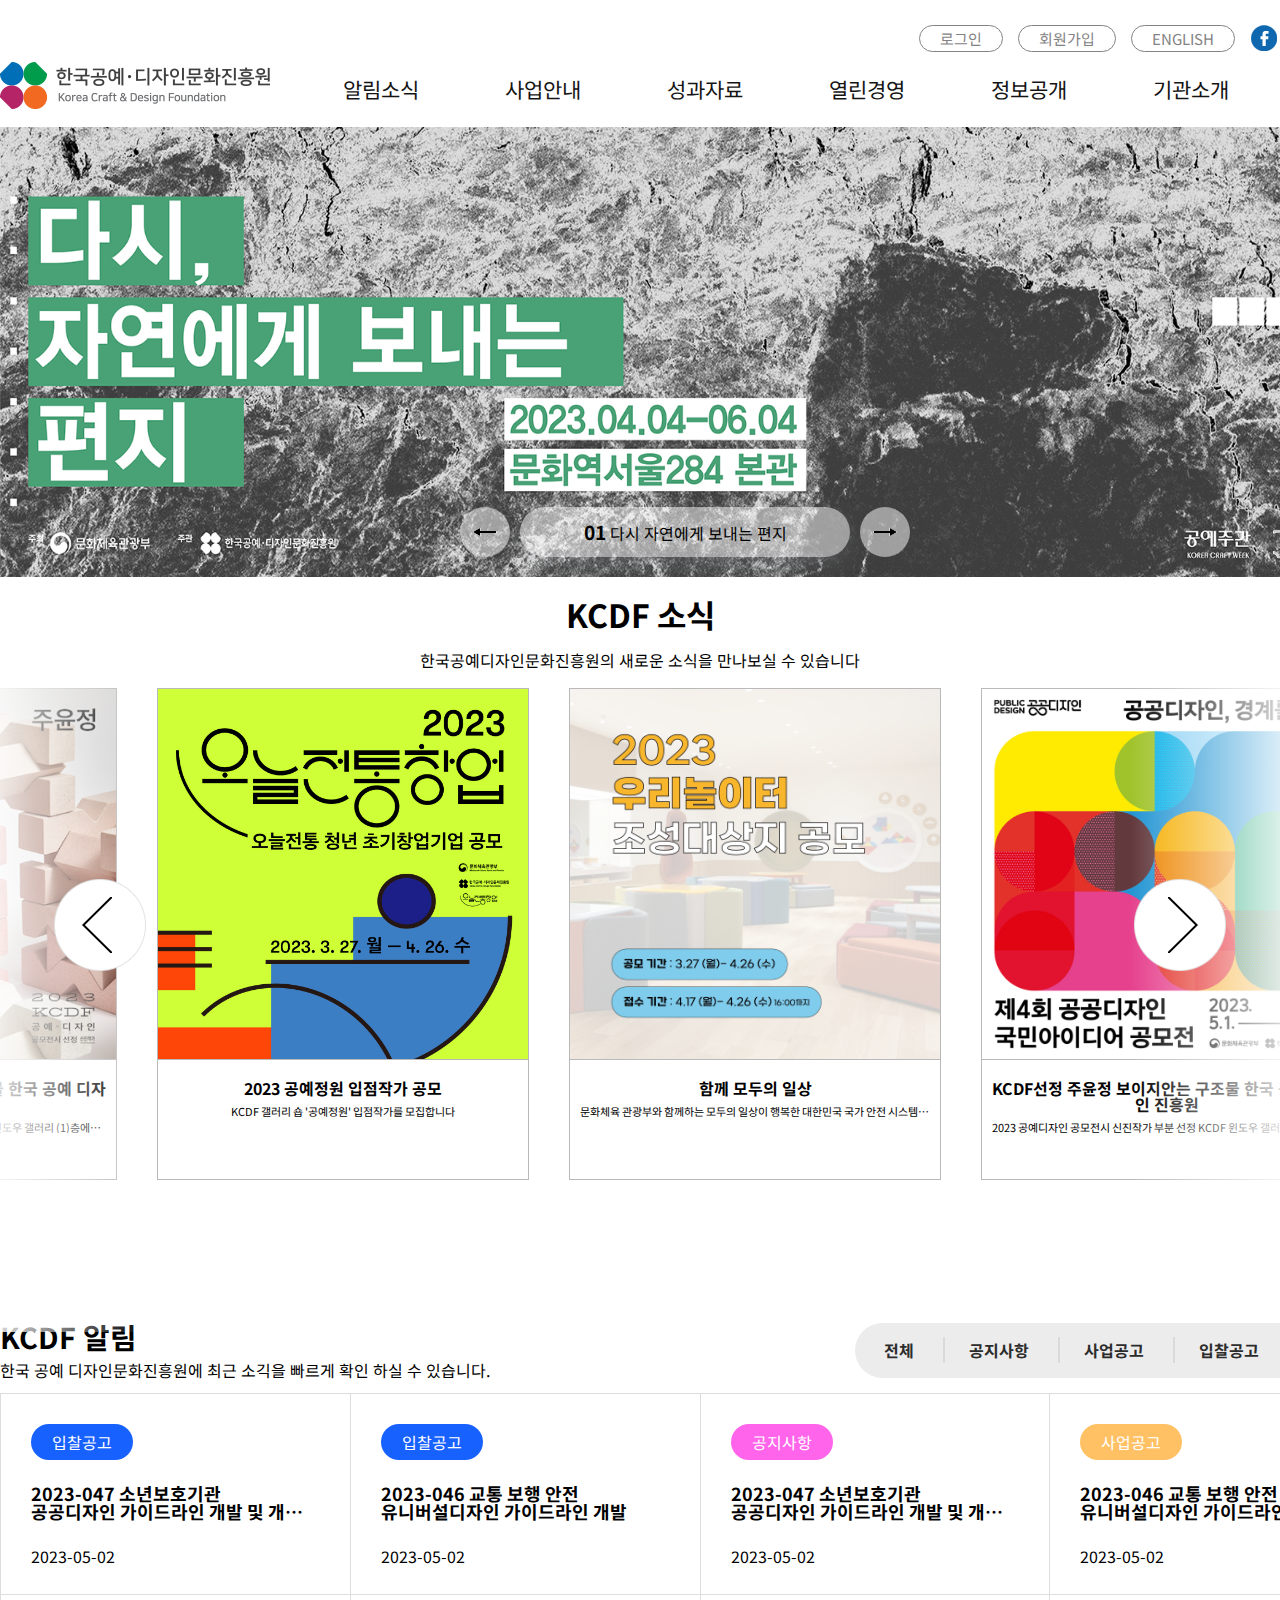
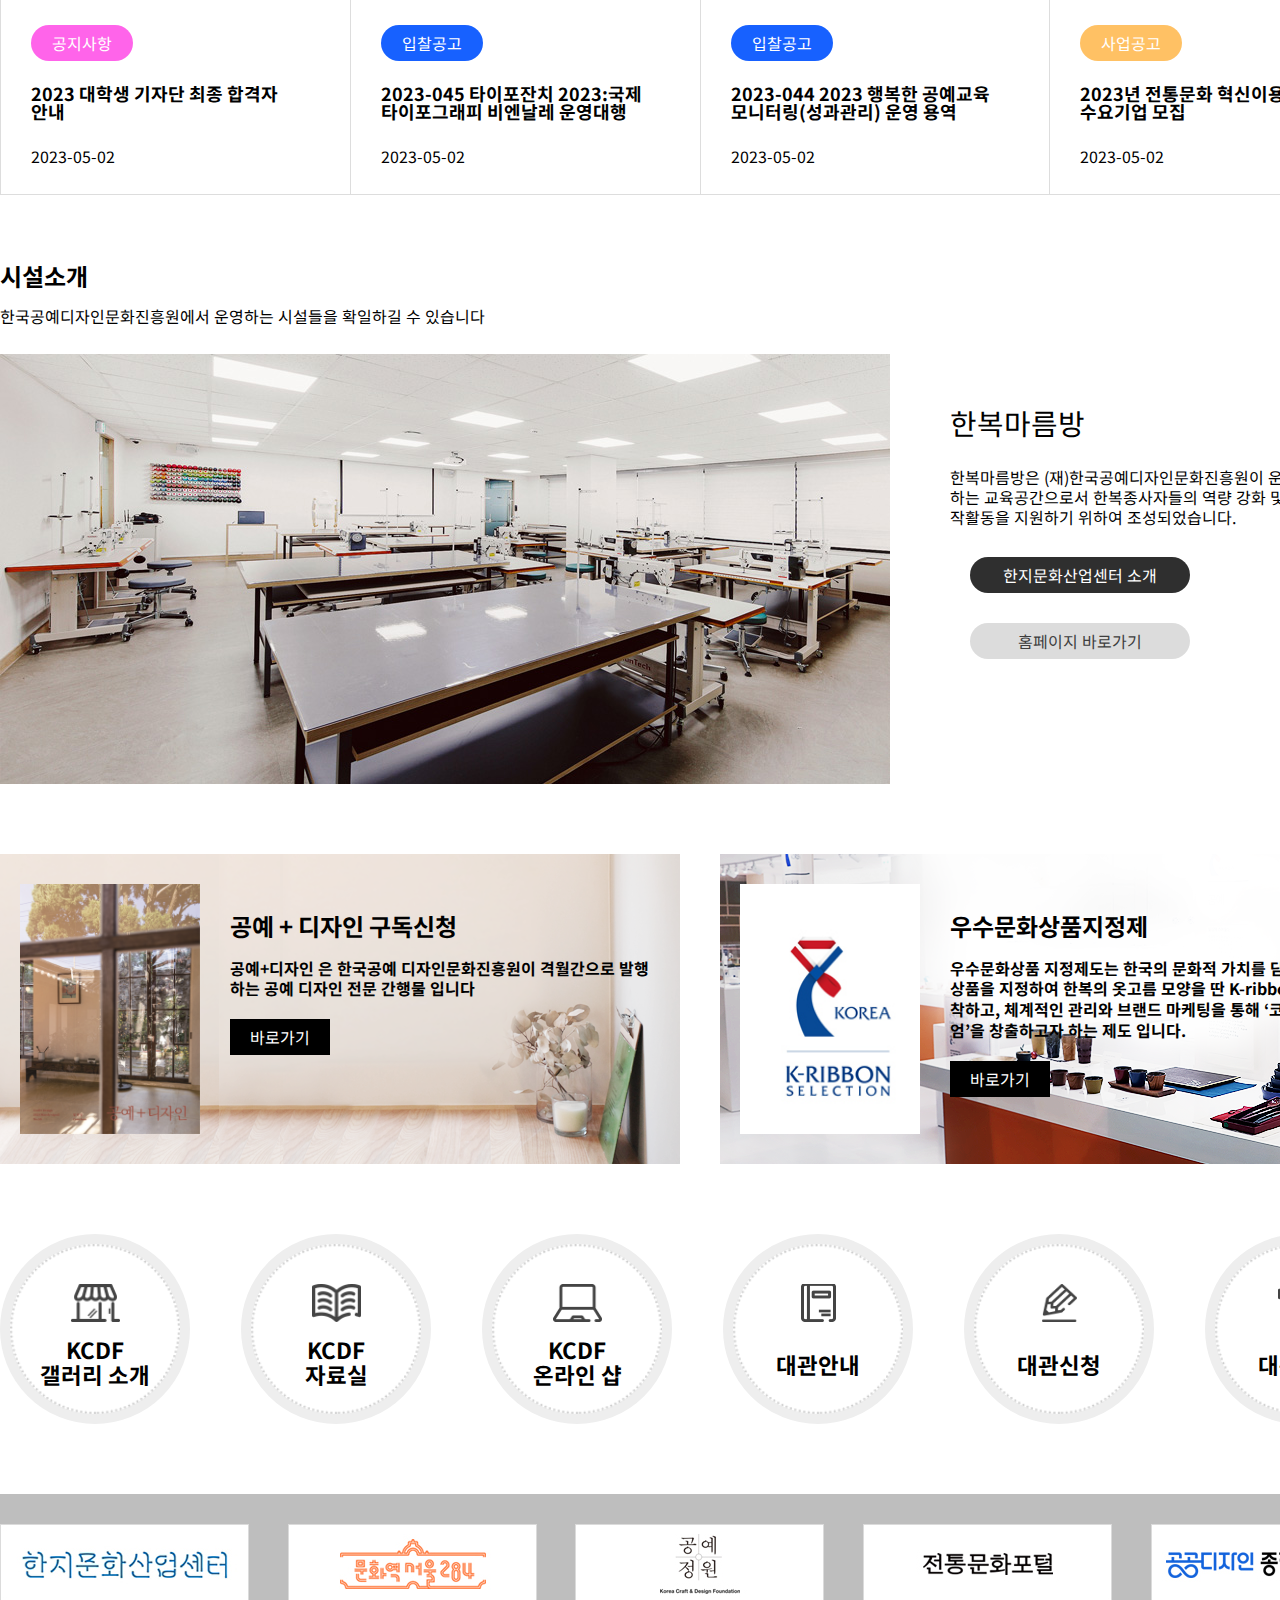
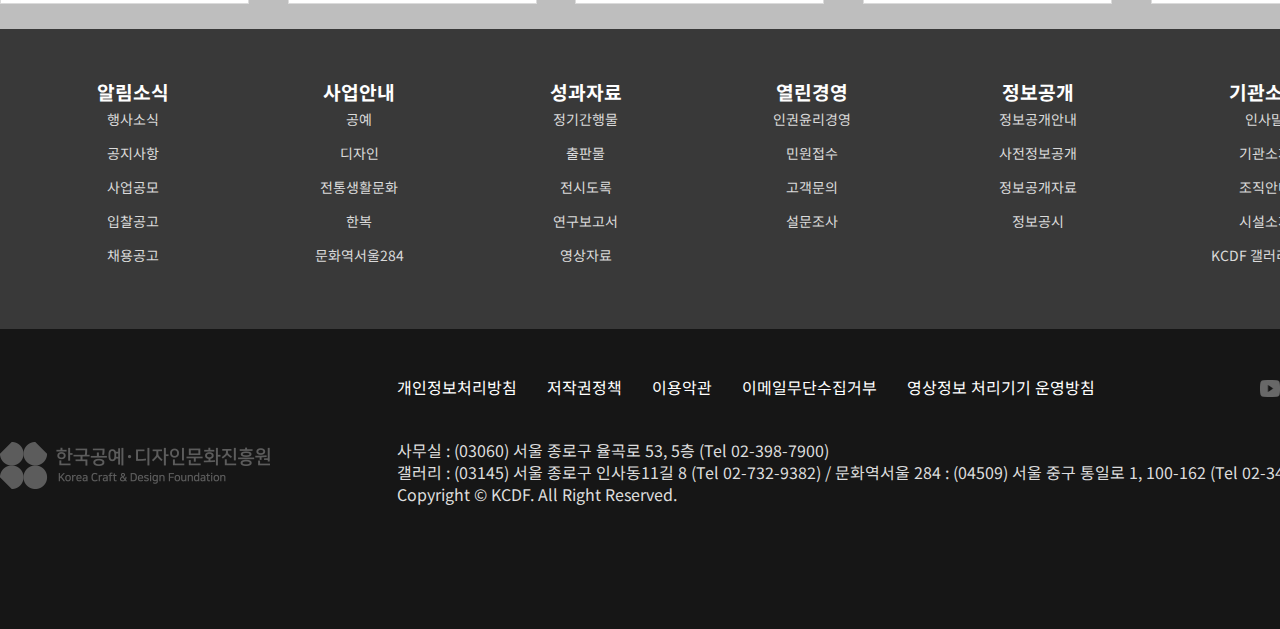
==== index.html @ dfbfd385 "first commit" ====
<!DOCTYPE html>
<html lang="en">

<head>
    <meta charset="UTF-8">
    <meta http-equiv="X-UA-Compatible" content="IE=edge">
    <meta name="viewport" content="width=device-width, initial-scale=1.0">
    <title>메인페이지</title>
    


    <!-- 스크립트 -->
    <script src="./js/jquery-1.12.4.min.js"></script>
   <!--  <script src="https://code.jquery.com/jquery-3.7.0.min.js"></script> -->
    <script src="./js/style.js" defer></script>
<!--     <script type="text/javascript"
        src="//dapi.kakao.com/v2/maps/sdk.js?appkey=12f8fe5afbe872482a348806bf669657"></script> -->
    <!-- css -->
    <link rel="stylesheet" href="./css/reset.css">
    <link rel="stylesheet" href="./css/index.css">
</head>

<body>
    <div id="wrap" class="wrapper">


        <div class="head_wraper">
            <header class="head">
                <div class="head_top">
                    <div class="h_pagemove">
                        <div class="h_list">
                            <div class="h_btn">
                                <ul>
                                    <li>
                                        <a href="#">로그인</a>
                                    </li>
                                    <li>
                                        <a href="#">회원가입</a>
                                    </li>
                                    <li>
                                        <a href="#">ENGLISH</a>
                                    </li>
                                </ul>
                            </div>
                            <div class="h_snslist">
                                <ul>
                                    <li>
                                        <a href="https://www.facebook.com/KCDFinsa">
                                            <img src="./img/main/sns_face.png" width="26" height="26" alt="페이스북"></a>
                                    </li>
                                    <li>
                                        <a href="https://www.youtube.com/user/kcdf2011">
                                            <img src="./img/main/sns_you.png" width="26" height="26" alt="유튜브"></a>
                                    </li>
                                    <li>
                                        <a href="https://blog.naver.com/kcdf2010">
                                            <img src="./img/main/sns_naver.png" width="26" height="26" alt="네이버"></a>
                                    </li>
                                    <li>
                                        <a href="https://www.instagram.com/kcdf_insta/?__coig_restricted=1">
                                            <img src="./img/main/sns_insta.png" width="26" height="26" alt="인스타"></a>
                                    </li>
                                </ul>
                            </div>
                        </div>
                    </div>
                </div>
                <div class="head_bot">
                    <div class="logo">
                        <a href="./realindex.html"><img src="./img/main/logo.png" alt=""></a>
                    </div>
                    <div class="head_menu">
                        <ul>
                            <li><a href="./html/page01.html" title="알림소식">알림소식</a>
                                <div class="h_ddmenu100">
                                    <div class="colorbox"></div>
                                    <div class="h_ddmenu">
                                        <div class="leftbox"><span>알림소식</span></div>
                                        <div class="rightbox">
                                            <ul>
                                                <li>
                                                    <a href="#"><span>행사소식</span></a>
                                                    <ul>

                                                        <li><a href="#">KCDF소식</a></li>
                                                        <li><a href="#">보도자료</a></li>
                                                        <li><a href="#">뉴스레터</a></li>
                                                        <li><a href="#">유관기관소식</a></li>
                                                    </ul>
                                                </li>
                                                <li>
                                                    <a href="#"><span>공지사항</span></a>
                                                    <ul>

                                                        <li><a href="#">공지사항</a></li>
                                                    </ul>
                                                </li>
                                                <li>
                                                    <a href="#"><span>사업공모</span></a>
                                                    <ul>

                                                        <li><a href="#">사업공모</a></li>
                                                        <li><a href="#">공모결과</a></li>
                                                    </ul>
                                                </li>
                                                <li>
                                                    <a href="#"><span>입찰공모</span></a>
                                                    <ul>

                                                        <li><a href="#">입찰공모</a></li>
                                                    </ul>
                                                </li>
                                                <li>
                                                    <a href="#"><span>채용공고</span></a>
                                                    <ul>

                                                        <li><a href="#">채용공고</a></li>
                                                        <li><a href="#">채용결과</a></li>
                                                    </ul>
                                                </li>
                                            </ul>

                                        </div>
                                    </div>
                                </div>
                            </li>
                            <li><a href="./html/page02.html" title="사업안내">사업안내</a>
                                <div class="h_ddmenu100">
                                    <div class="h_ddmenu">
                                        <div class="leftbox"><span>사업안내</span></div>
                                        <div class="rightbox">
                                            <ul>
                                                <li>
                                                    <a href="#"><span>공예</span></a>
                                                    <ul>
                                                        <li><a href="#" title="공예주간">공예주간</a></li>
                                                        <li><a href="#" title="공예트렌드페어">공예트렌드페어</a></li>
                                                        <li><a href="#" title="공예디자인 상품개발 지원">공예디자인 상품개발 지원</a></li>
                                                        <li><a href="#" title="전통문화유산활용 상품개발">전통문화유산활용 상품개발</a></li>
                                                        <li><a href="#" title="공예창작지워센터 운영지원">공예창작지워센터 운영지원</a></li>
                                                        <li><a href="#" title="우수공예품 지정 및 보급 활성화">우수공예품 지정 및 보급 활성화"</a>
                                                        </li>
                                                        <li><a href="#" title="우수무화상품 지정제 활성화">우수무화상품 지정제 활성화"</a></li>
                                                        <li><a href="#" title="공예유통망 구축">공예유통망 구축</a></li>
                                                        <li><a href="#" title="해외 시장 진출">해외 시장 진출</a></li>
                                                        <li><a href="#" title="행복한 공예교육">행복한 공예교육</a></li>
                                                    </ul>
                                                </li>
                                                <li>
                                                    <a href="#"><span>디자인</span></a>
                                                    <ul>

                                                        <li><a href="#" title="공공디자인 페스티벌">공공디자인 페스티벌</a></li>
                                                        <li><a href="#" title="공공디자인 토론회">공공디자인 토론회</a></li>
                                                        <li><a href="#" title="공공디자인 부처 컨설팅">공공디자인 부처 컨설팅</a></li>
                                                        <li><a href="#" title="공공디자인으로 행복한 공간만들기">공공디자인으로 행복한 공간만들기</a>
                                                        </li>
                                                        <li><a href="#" title="대한민국 공공디자인 대상 ">대한민국 공공디자인 대상 </a></li>
                                                        <li><a href="#" title="공공디자인 국민아이디어 공모">공공디자인 국민아이디어 공모</a></li>
                                                        <li><a href="#" title="청년 디자이너 인턴십 지원">청년 디자이너 인턴십 지원</a></li>
                                                        <li><a href="#" title="공공디자인 종합정보시스템 운영">공공디자인 종합정보시스템 운영</a>
                                                        </li>
                                                    </ul>
                                                </li>
                                                <li>
                                                    <a href="#"><span>전통생활문화</span></a>
                                                    <ul>

                                                        <li><a href="#">한지분야 육성지원</a></li>
                                                        <li><a href="#">전통문화 청년창업육성 지원</a></li>
                                                        <li><a href="#">전통생활문화컨텐츠 제작 및 확산</a></li>
                                                        <li><a href="#">전통문화포털 운영</a></li>
                                                        <li><a href="#">전통문화 해외거점 조정</a></li>
                                                        <li><a href="#">전통문화산업 기반조성:전통문화 혁신이용권(바우처)</a></li>
                                                    </ul>
                                                </li>
                                                <li>
                                                    <a href="#"><span>한복</span></a>
                                                    <ul>

                                                        <li><a href="#" title="한복문화주간">한복문화주간</a></li>
                                                        <li><a href="#" title="한복상점">한복상점</a></li>
                                                        <li><a href="#" title="한복디자인 프로젝트 공모전">한복디자인 프로젝트 공모전</a></li>
                                                        <li><a href="#" title="지역 한복문화 창작소 조성">지역 한복문화 창작소 조성</a></li>
                                                        <li><a href="#" title="한복 마름방 운영">한복 마름방 운영</a></li>
                                                        <li><a href="#" title="한복문화 해외교류">한복문화 해외교류</a></li>
                                                        <li><a href="#" title="한류연계 협업콘텐츠 기획개발 지원(한복)">한류연계 협업콘텐츠 기획개발
                                                                지원(한복)</a></li>
                                                    </ul>
                                                </li>
                                                <li>
                                                    <a href="#"><span>문화역서울284</span></a>
                                                    <ul>

                                                        <li><a href="#" title="구서울역사 복합문화공간 운영">구서울역사 복합문화공간 운영</a></li>
                                                    </ul>
                                                </li>
                                            </ul>
                                        </div>
                                    </div>
                                </div>
                            </li>
                            <li><a href="./html/page03.html" title="성과자료">성과자료</a>
                                <div class="h_ddmenu100">
                                    <div class="h_ddmenu">
                                        <div class="leftbox"><span>성과자료</span></div>
                                        <div class="rightbox">
                                            <ul>
                                                <li>
                                                    <a href="#"> <span>정기간행물</span></a>
                                                    <ul>

                                                        <li><a href="#" title="정기간행물">정기간행물</a></li>
                                                    </ul>
                                                </li>
                                                <li>
                                                    <a href="#"> <span>출판물</span></a>
                                                    <ul>

                                                        <li><a href="#" title="출판물">출판물</a></li>
                                                    </ul>
                                                </li>
                                                <li>
                                                    <a href="#"> <span>전시도록</span></a>
                                                    <ul>

                                                        <li><a href="#" title="전시도록">전시도록</a></li>
                                                    </ul>
                                                </li>
                                                <li>
                                                    <a href="#"> <span>연구보고서</span></a>
                                                    <ul>

                                                        <li><a href="#" title="연구보고서">연구보고서</a></li>
                                                    </ul>
                                                </li>
                                                <li>
                                                    <a href="#"> <span>영상자료</span></a>
                                                    <ul>

                                                        <li><a href="#" title="영상자료">영상자료</a></li>
                                                    </ul>
                                                </li>
                                            </ul>
                                        </div>
                                    </div>
                                </div>
                            </li>
                            <li>
                                <a href="./html/page04.html" title="열린경영">열린경영</a>
                                <div class="h_ddmenu100">
                                    <div class="h_ddmenu">
                                        <div class="leftbox"><span>열린경영</span></div>
                                        <div class="rightbox">
                                            <ul>
                                                <li>
                                                    <a href="#"><span>인권윤리경영</span> </a>
                                                    <ul>

                                                        <li><a href="#" title="윤리현장">윤리현장</a></li>
                                                        <li><a href="#" title="인권경영선언문">인권경영선언문</a></li>
                                                        <li><a href="#" title="인권영향평가">인권영향평가</a></li>
                                                        <li><a href="#" title="갑질근절선언문">갑질근절선언문</a></li>
                                                        <li><a href="#" title="행동강령">행동강령</a></li>
                                                        <li><a href="#" title="부패공익신고">부패공익신고</a></li>
                                                        <li><a href="#" title="고객현장">고객현장</a></li>
                                                    </ul>
                                                </li>
                                                <li>
                                                    <a href="#"><span>민원접수</span> </a>
                                                    <ul>

                                                        <li><a href="#" title="민원접수">민원접수</a></li>

                                                    </ul>
                                                </li>
                                                <li>
                                                    <a href="#"><span>고객문의</span> </a>
                                                    <ul>

                                                        <li><a href="#" title="고객문의">고객문의</a></li>

                                                    </ul>
                                                </li>
                                                <li>
                                                    <a href="#"><span>설문조사</span> </a>
                                                    <ul>

                                                        <li><a href="#" title="설문조사">설문조사</a></li>

                                                    </ul>
                                                </li>
                                            </ul>
                                        </div>
                                    </div>
                                </div>

                            </li>
                            <li><a href="./html/page05.html" title="정보공개">정보공개</a>
                                <div class="h_ddmenu100">
                                    <div class="h_ddmenu">
                                        <div class="leftbox"><span>정보공개</span></div>
                                        <div class="rightbox">
                                            <ul>
                                                <li>
                                                    <a href="#"> <span>정보공개안내</span></a>
                                                    <ul>

                                                        <li><a href="#" title="정보공개소개">정보공개소개</a></li>
                                                        <li><a href="#" title="정보공개청구 및 처리절차">정보공개청구 및 처리절차</a></li>
                                                        <li><a href="#" title="불복구제절차">불복구제절차</a></li>
                                                        <li><a href="#" title="수수료">수수료</a></li>
                                                        <li><a href="#" title="비공개세부기준">비공개세부기준</a></li>
                                                        <li><a href="#" title="공공데이터(API)">공공데이터(API)</a></li>
                                                    </ul>
                                                </li>
                                                <li>
                                                    <a href="#"> <span>사전정보공개</span></a>
                                                    <ul>

                                                        <li><a href="#" title="사전정보공개">사전정보공개</a></li>

                                                    </ul>
                                                </li>
                                                <li>
                                                    <a href="#"> <span>정보공개자료</span></a>
                                                    <ul>

                                                        <li><a href="#" title="정보공개자료">사전정정보공개자료보공개</a></li>

                                                    </ul>
                                                </li>
                                                <li>
                                                    <a href="#"> <span>경영공시</span></a>
                                                    <ul>

                                                        <li><a href="#" title="경영공시">경영공시</a></li>

                                                    </ul>
                                                </li>
                                                <li>
                                                    <a href="#"> <span>사업실명제</span></a>
                                                    <ul>

                                                        <li><a href="#" title="사업실명제">사업실명제</a></li>

                                                    </ul>
                                                </li>
                                            </ul>
                                        </div>
                                    </div>
                                </div>
                            </li>
                            <li><a href="./html/lastpage.html" title="기관소개">기관소개</a>
                                <div class="h_ddmenu100">
                                    <div class="h_ddmenu">
                                        <div class="leftbox"><span>기관소개</span></div>
                                        <div class="rightbox">
                                            <ul>
                                                <li>
                                                    <a href="#"> <span>인사말</span></a>
                                                    <ul>

                                                        <li><a href="#" title="인사말"> 인사말</a></li>
                                                    </ul>
                                                </li>
                                                <li>
                                                    <a href="#"> <span>기관소개</span></a>
                                                    <ul>

                                                        <li><a href="#" title="설립목적&amp;연혁"> 설립목적&amp;연혁</a></li>
                                                        <li><a href="#" title="미션&amp;비전"> 미션&amp;비전</a></li>
                                                        <li><a href="#" title="CI"> CI</a></li>
                                                        <li><a href="#" title="찾아오시는길"> CI</a></li>
                                                    </ul>
                                                </li>
                                                <li>
                                                    <a href="#"> <span>조직안내</span></a>
                                                    <ul>

                                                        <li><a href="#" title="조직도"> 조직도</a></li>
                                                        <li><a href="#" title="직원검색">직원검색</a></li>
                                                    </ul>
                                                </li>
                                                <li>
                                                    <a href="#"> <span>시설소개</span></a>
                                                    <ul>

                                                        <li><a href="#" title="KCDF갤러리"> KCDF갤러리</a></li>
                                                        <li><a href="#" title="문화역서울284">문화역서울284</a></li>
                                                        <li><a href="#" title="한지문화산업센터">한지문화산업센터</a></li>
                                                        <li><a href="#" title="한복마름방">한복마름방</a></li>
                                                    </ul>
                                                </li>
                                                <li>
                                                    <a href="#"> <span>KCDF갤러리 대관</span></a>
                                                    <ul>

                                                        <li><a href="#" title="대관안내"> 대관안내</a></li>
                                                        <li><a href="#" title="대관규칙">대관규칙</a></li>
                                                        <li><a href="#" title="대관현황">대관현황</a></li>

                                                    </ul>
                                                </li>
                                            </ul>
                                        </div>
                                    </div>
                                </div>
                            </li>
                        </ul>
                    </div>


                    <div class="head_search">
                        <ul>
                            <li>
                                <a href="#"><img src="./img/main/ser_open_btn2.png" alt="검색버튼"></a>
                            </li>
                            <li>
                                <a href=""></a>
                            </li>
                        </ul>
                    </div>
                    <!-- 햄버거 메뉴 -->
                    <div class="header_hamburger_menu">
                        <div class="header_h_menu">
                            <ul>
                                <li>
                                    <div>
                                        <ul>
                                            <li><a href="./html/page01.html" class="bluebox"><span>알림소식</span></a></li>
                                            <li><a href="./html/page01.html">행사소식</a></li>
                                            <li><a href="./html/page01.html">공지사항</a></li>
                                            <li><a href="./html/page01.html">사업공모</a></li>
                                            <li><a href="./html/page01.html">입찰공고</a></li>
                                            <li><a href="./html/page01.html">채용공고</a></li>

                                        </ul>
                                    </div>
                                </li>
                                <li>
                                    <div>
                                        <ul>
                                            <li><a href="./html/page02.html" class="bluebox"><span>사업안내</span></a></li>
                                            <li><a href="./html/page02.html">공예</a></li>
                                            <li><a href="./html/page02.html">디자인</a></li>
                                            <li><a href="./html/page02.html">전통생활문화</a></li>
                                            <li><a href="./html/page02.html">한복</a></li>
                                            <li><a href="./html/page02.html">문화역서울</a></li>
                                        </ul>
                                    </div>
                                </li>
                                <li>
                                    <div>
                                        <ul>
                                            <li><a href="./html/page03.html" class="bluebox"><span>성과자료</span></a></li>
                                            <li><a href="./html/page03.html">정기간행물</a></li>
                                            <li><a href="./html/page03.html">출판물</a></li>
                                            <li><a href="./html/page03.html">전시도록</a></li>
                                            <li><a href="./html/page03.html">연구보고서</a></li>
                                            <li><a href="./html/page03.html">영상자료</a></li>

                                        </ul>
                                    </div>
                                </li>
                                <li>
                                    <div>
                                        <ul>
                                            <li><a href="./html/page04.html" class="bluebox"><span>열린경영</span></a></li>
                                            <li><a href="./html/page04.html">인권윤리경영</a></li>
                                            <li><a href="./html/page04.html">민원접수</a></li>
                                            <li><a href="./html/page04.html">고객문의</a></li>
                                            <li><a href="./html/page04.html">설문조사</a></li>

                                    </div>
                                </li>
                                <li>
                                    <div>
                                        <ul>
                                            <li><a href="./html/page05.html" class="bluebox"><span>정보공개</span></a></li>
                                            <li><a href="./html/page05.html">정보공개안내</a></li>
                                            <li><a href="./html/page05.html">사전정보공개</a></li>
                                            <li><a href="./html/page05.html">정보공개자료</a></li>
                                            <li><a href="./html/page05.html">사업실명제</a></li>

                                    </div>
                                </li>
                                <li>
                                    <div>
                                        <ul>
                                            <li><a href="./html/lastpage.html" class="bluebox"><span>기관소개</span></a></li>
                                            <li><a href="./html/lastpage.html">인사말</a></li>
                                            <li><a href="./html/lastpage.html">기관소개</a></li>
                                            <li><a href="./html/lastpage.html">조직안내</a></li>
                                            <li><a href="./html/lastpage.html">KCDF갤러리 대관</a></li>

                                    </div>
                                </li>
                                <li>
                                    <div>
                                        <ul>
                                            <li><a href="./page07.html" class="bluebox"><span>이용안내</span></a></li>
                                            <li><a href="./page07.html">개인정보처리방침</a></li>
                                            <li><a href="./page07.html">저작권정책</a></li>
                                            <li><a href="./page07.html">이용약관</a></li>
                                            <li><a href="./page07.html">이메일무단수집거부</a></li>
                                            <li><a href="./page07.html">영상정보처리기기 운영방침</a></li>
                                            <li><a href="./page07.html">사이트맵</a></li>
                                        </ul>
                                    </div>
                                </li>
                            </ul>
                        </div>
                    </div>

                </div>
            </header>
        </div>

        <!-- 네비 -->
        <div class="nav_wrapper">
            <nav class="mySwiper">
                <ul class="imgbox">
                    <li ><a href="#"><img src="./img/main/nav_01.jpg" width="1400" height="450" alt="문화역 서울 포스터"></a>
                    </li>
                    <li><a href="#"><img src="./img/main/nav_02.jpg" width="1400" height="450" alt="오늘 전통 창업"></a></li>
                    <li><a href="#"><img src="./img/main/nav_03.jpg" width="1400" height="450" alt="  포스터"></a></li>
                    <li><a href="#"><img src="./img/main/nav_04.jpg" width="1400" height="450" alt="  포스터"></a></li>
                    <li><a href="#"><img src="./img/main/nav_05.jpg" width="1400" height="450" alt="  포스터"></a></li>
                    <li><a href="#"><img src="./img/main/nav_06.jpg" width="1400" height="450" alt="  포스터"></a></li>
                </ul>
                <div class="nav_textbox">
                    <div class="nav_leftbox"></div>
                    <div class="nav_midbox">
                       <ul class="banner-text-slide-wrap">
                            <li class="text-banner-slide"><p ><span>01</span> 다시 자연에게 보내는 편지</p></li>
                            <li class="text-banner-slide"><p ><span>02</span> 다시 자연에게 보내는 편지</p></li>
                            <li class="text-banner-slide"><p ><span>03</span> 다시 자연에게 보내는 편지</p></li>
                            <li class="text-banner-slide"><p ><span>04</span> 다시 자연에게 보내는 편지</p></li>
                            <li class="text-banner-slide"><p ><span>05</span> 다시 자연에게 보내는 편지</p></li>
                            <li class="text-banner-slide"><p ><span>06</span> 다시 자연에게 보내는 편지</p></li>
                           
                       </ul>
                    </div>
                    <div class="nav_rightbox arrow"></div>
                </div>

            </nav>
        </div>

        <div class="main_wrapper">
            <main class="slide_menu">
                <div class="main_news">
                    <h1>KCDF 소식</h1>
                    <p>한국공예디자인문화진흥원의 새로운 소식을 만나보실 수 있습니다</p>
                </div>
                <div class="poster_slide">
                    <button class="pre_btn"></button>
                    <button class="next_btn"></button>
                    <ul id="slick-slider2" class="main-slide">
                        <li>
                            <a>
                                <div class="main_slid_box">
                                    <div class="main_img img1"> <span class="ir_pm"> 이미지</span></div>
                                    <div class="main_text">
                                        <h4>KCDF선정 주윤정 보이지안는 구조물 한국 공예 디자인 진흥원</h4>
                                        <P>2023 공예디자인 공모전시 신진작가 부분 선정 KCDF 윈도우 갤러리 (1)층에서 진행 합니다 많은 관람</P>
                                    </div>
                                </div>
                            </a>
                        </li>
                        <li>
                            <a>
                                <div class="main_slid_box">
                                    <div class="main_img img2"> <span class="ir_pm"> 이미지</span></div>
                                    <div class="main_text">
                                        <h4>2023 공예정원 입점작가 공모</h4>
                                        <P>KCDF 갤러리 숍 '공예정원' 입점작가를 모집합니다</P>
                                    </div>
                                </div>
                            </a>
                        </li>
                        <li>
                            <a>
                                <div class="main_slid_box ">
                                    <div class="main_img img3"> <span class="ir_pm"> 이미지</span></div>
                                    <div class="main_text">
                                        <h4>함께 모두의 일상</h4>
                                        <P>문화체육 관광부와 함께하는 모두의 일상이 행복한 대한민국 국가 안전 시스템 개편안</P>
                                    </div>
                                </div>
                            </a>
                        </li>
                        <li>
                            <a>
                                <div class="main_slid_box ">
                                    <div class="main_img img4"> <span class="ir_pm"> 이미지</span></div>
                                    <div class="main_text">
                                        <h4>KCDF선정 주윤정 보이지안는 구조물 한국 공예 디자인 진흥원</h4>
                                        <P>2023 공예디자인 공모전시 신진작가 부분 선정 KCDF 윈도우 갤러리 (1)층에서 진행 합니다 많은 관람</P>
                                    </div>
                                </div>
                            </a>
                        </li>
                        <li>
                            <a>
                                <div class="main_slid_box ">
                                    <div class="main_img img5"> <span class="ir_pm"> 이미지</span></div>
                                    <div class="main_text">
                                        <h4>KCDF선정 주윤정 보이지안는 구조물 한국 공예 디자인 진흥원</h4>
                                        <P>2023 공예디자인 공모전시 신진작가 부분 선정 KCDF 윈도우 갤러리 (1)층에서 진행 합니다 많은 관람</P>
                                    </div>
                                </div>
                            </a>
                        </li>
                        <li>
                            <a>
                                <div class="main_slid_box">
                                    <div class="main_img img6"> <span class="ir_pm"> 이미지</span></div>
                                    <div class="main_text">
                                        <h4>KCDF선정 주윤정 보이지안는 구조물 한국 공예 디자인 진흥원</h4>
                                        <P>2023 공예디자인 공모전시 신진작가 부분 선정 KCDF 윈도우 갤러리 (1)층에서 진행 합니다 많은 관람</P>
                                    </div>
                                </div>
                            </a>
                        </li>
                        <li>
                            <a>
                                <div class="main_slid_box">
                                    <div class="main_img img7"> <span class="ir_pm"> 이미지</span></div>
                                    <div class="main_text">
                                        <h4>KCDF선정 주윤정 보이지안는 구조물 한국 공예 디자인 진흥원</h4>
                                        <P>2023 공예디자인 공모전시 신진작가 부분 선정 KCDF 윈도우 갤러리 (1)층에서 진행 합니다 많은 관람</P>
                                    </div>
                                </div>
                            </a>
                        </li>
                        <li>
                            <a>
                                <div class="main_slid_box">
                                    <div class="main_img img8"> <span class="ir_pm"> 이미지</span></div>
                                    <div class="main_text">
                                        <h4>KCDF선정 주윤정 보이지안는 구조물 한국 공예 디자인 진흥원</h4>
                                        <P>2023 공예디자인 공모전시 신진작가 부분 선정 KCDF 윈도우 갤러리 (1)층에서 진행 합니다 많은 관람</P>
                                    </div>
                                </div>
                            </a>
                        </li>
                        <li>
                            <a>
                                <div class="main_slid_box">
                                    <div class="main_img img9"> <span class="ir_pm"> 이미지</span></div>
                                    <div class="main_text">
                                        <h4>KCDF선정 주윤정 보이지안는 구조물 한국 공예 디자인 진흥원</h4>
                                        <P>2023 공예디자인 공모전시 신진작가 부분 선정 KCDF 윈도우 갤러리 (1)층에서 진행 합니다 많은 관람</P>
                                    </div>
                                </div>
                            </a>
                        </li>
                        <li>
                            <a>
                                <div class="main_slid_box">
                                    <div class="main_img img10"> <span class="ir_pm"> 이미지</span></div>
                                    <div class="main_text">
                                        <h4>KCDF선정 주윤정 보이지안는 구조물 한국 공예 디자인 진흥원</h4>
                                        <P>2023 공예디자인 공모전시 신진작가 부분 선정 KCDF 윈도우 갤러리 (1)층에서 진행 합니다 많은 관람</P>
                                    </div>
                                </div>
                            </a>
                        </li>
                        <li>
                            <a>
                                <div class="main_slid_box">
                                    <div class="main_img img11"> <span class="ir_pm"> 이미지</span></div>
                                    <div class="main_text">
                                        <h4>KCDF선정 주윤정 보이지안는 구조물 한국 공예 디자인 진흥원</h4>
                                        <P>2023 공예디자인 공모전시 신진작가 부분 선정 KCDF 윈도우 갤러리 (1)층에서 진행 합니다 많은 관람</P>
                                    </div>
                                </div>
                            </a>
                        </li>
                        <li>
                            <a>
                                <div class="main_slid_box">
                                    <div class="main_img img12"> <span class="ir_pm"> 이미지</span></div>
                                    <div class="main_text">
                                        <h4>KCDF선정 주윤정 보이지안는 구조물 한국 공예 디자인 진흥원</h4>
                                        <P>2023 공예디자인 공모전시 신진작가 부분 선정 KCDF 윈도우 갤러리 (1)층에서 진행 합니다 많은 관람</P>
                                    </div>
                                </div>
                            </a>
                        </li>
                    </ul>
                </div>
            </main>
        </div>


        <!-- KCDF 알림 -->
        <div class="section_wrap">
            <section>
                <article class="article_chart">
                    <div class="a_top">
                        <div class="article_text">
                            <h2> KCDF 알림</h2>
                            <P>한국 공예 디자인문화진흥원에 최근 소긱을 빠르게 확인 하실 수 있습니다.</P>
                        </div>
                        <div class="article_menu">
                            <ul>
                                <li><a href="#allc" class="on">전체</a></li>
                                <li><a href="#table-notice">공지사항</a></li>
                                <li><a href="#table-busi">사업공고</a></li>
                                <li><a href="#table-bidding">입찰공고</a></li>
                                <li><a href="#table-job">채용공고</a></li>
                            </ul>
                        </div>
                    </div>
                    <div class="abtm">
                        <!-- 전체 -->
                        <table id="allc">
                            <tr>
                                <td>
                                    <a href="#">
                                        <span class="color_b">입찰공고</span>
                                        <h4>2023-047 소년보호기관 <br>
                                            공공디자인 가이드라인 개발 및 개선점 회의록
                                        </h4>
                                        <p>2023-05-02</p>
                                    </a>
                                </td>
                                <td>
                                    <a href="#">
                                        <span class="color_b">입찰공고</span>
                                        <h4>2023-046 교통 보행 안전 <br>
                                            유니버설디자인 가이드라인 개발
                                        </h4>
                                        <p>2023-05-02</p>
                                    </a>
                                </td>

                                <td>
                                    <a href="#">
                                        <span class="color_p">공지사항</span>
                                        <h4>2023-047 소년보호기관 <br>
                                            공공디자인 가이드라인 개발 및 개선점 회의록
                                        </h4>
                                        <p>2023-05-02</p>
                                    </a>
                                </td>
                                <td>
                                    <a href="#">
                                        <span class="color_o">사업공고</span>
                                        <h4>2023-046 교통 보행 안전 <br>
                                            유니버설디자인 가이드라인 개발
                                        </h4>
                                        <p>2023-05-02</p>
                                    </a>
                                </td>
                            </tr>
                            <tr>
                                <td>
                                    <a href="#">
                                        <span class="color_p">공지사항</span>
                                        <h4>2023 대학생 기자단 최종 합격자 <br>
                                            안내
                                        </h4>
                                        <p>2023-05-02</p>
                                    </a>
                                </td>
                                <td>
                                    <a href="#">
                                        <span class="color_b">입찰공고</span>
                                        <h4>2023-045 타이포잔치 2023:국제 <br>
                                            타이포그래피 비엔날레 운영대행
                                        </h4>
                                        <p>2023-05-02</p>
                                    </a>
                                </td>
                                <td>
                                    <a href="#">
                                        <span class="color_b">입찰공고</span>
                                        <h4>2023-044 2023 행복한 공예교육 <br>
                                            모니터링(성과관리) 운영 용역
                                        </h4>
                                        <p>2023-05-02</p>
                                    </a>
                                </td>
                                <td>
                                    <a href="#">
                                        <span class="color_o">사업공고</span>
                                        <h4>2023년 전통문화 혁신이용권 <br>
                                            수요기업 모집
                                        </h4>
                                        <p>2023-05-02</p>
                                    </a>
                                </td>
                            </tr>

                        </table>
                        <!-- 공지사항 -->
                        <table class="table-notice" id="table-notice">
                            <tr>
                                <td>
                                    <a href="#">
                                        <span class="color_p">공지사항</span>
                                        <h4>2023-047 소년보호기관 <br>
                                            공공디자인 가이드라인 개발 및 개선점 회의록
                                        </h4>
                                        <p>2023-05-02</p>
                                    </a>
                                </td>
                                <td>
                                    <a href="#">
                                        <span class="color_p">공지사항</span>
                                        <h4>2023 대학생 기자단 최종 합격자 <br>
                                            안내
                                        </h4>
                                        <p>2023-05-02</p>
                                    </a>
                                </td>

                                <td>
                                    <a href="#">
                                        <span class="color_p">공지사항</span>
                                        <h4>2023 대학생 기자단 1차 서류전형 <br>
                                            결과
                                        </h4>
                                        <p>2023-05-02</p>
                                    </a>
                                </td>
                                <td>
                                    <a href="#">
                                        <span class="color_p">공지사항</span>
                                        <h4>2023년 공예진흥원 조직 개편 <br>
                                            개편도 안내
                                            

                                        </h4>
                                        <p>2023-05-02</p>
                                    </a>
                                </td>
                            </tr>
                            <tr>
                                <td>
                                    <a href="#">

                                        <span class="color_p">공지사항</span>
                                        <h4>2023년 한복상점 참가사 모집 <br>
                                            공모
                                        </h4>
                                        <p>2023-05-02</p>

                                    </a>
                                </td>

                                <td>
                                    <a href="#">
                                        <span class="color_p">공지사항</span>
                                        <h4>권리자를 위한 저작군 침해대응 <br>
                                            메뉴얼 안내
                                        </h4>
                                        <p>2023-05-02</p>
                                    </a>
                                </td>
                                <td>
                                    <a href="#">
                                        <span class="color_p">공지사항</span>
                                        <h4>2023 국민 공예전시관 체험단 <br>
                                            결과 발표
                                        </h4>
                                        <p>2023-05-02</p>
                                    </a>
                                </td>
                                <td>
                                    <a href="#">
                                        <span class="color_p">공지사항</span>
                                        <h4>2023 전통문화 공모전 합격자 <br>
                                            발표
                                        </h4>
                                        <p>2023-05-02</p>
                                    </a>
                                </td>
                            </tr>

                        </table>
                        <!-- 사업공모 -->
                        <table class="table-busi" id="table-busi">
                            <tr>
                                <td>
                                    <a href="#">
                                        <span class="color_o">사업공고</span>
                                        <h4>2023한복마름방 온라인특강 <br>
                                            사업 모집 공고
                                        </h4>
                                        <p>2023-05-02</p>
                                    </a>
                                </td>
                                <td>
                                    <a href="#">
                                        <span class="color_o">사업공고</span>
                                        <h4>2023 공공 교통 보행 안전 <br>
                                            유니버설디자인 가이드라인 공고
                                        </h4>
                                        <p>2023-05-02</p>
                                    </a>
                                </td>

                                <td>
                                    <a href="#">
                                        <span class="color_o">사업공고</span>
                                        <h4>2023년 한공예트랜드페어 참가사 모집 <br>
                                            (전관) 공모
                                        </h4>
                                        <p>2023-05-02</p>
                                    </a>
                                </td>
                                <td>
                                    <a href="#">
                                        <span class="color_o">사업공고</span>
                                        <h4>2023년 마름방 <br>
                                            2차 교육 기관 모집 공고

                                        </h4>
                                        <p>2023-05-02</p>
                                    </a>
                                </td>
                            </tr>
                            <tr>
                                <td>
                                    <a href="#">

                                        <span class="color_o">사업공고</span>
                                        <h4>2023년 한복상점 참가사 모집 <br>
                                            공모
                                        </h4>
                                        <p>2023-05-02</p>

                                    </a>
                                </td>

                                <td>
                                    <a href="#">
                                        <span class="color_o">사업공고</span>
                                        <h4>2023-045 타이포잔치 2023:국제 <br>
                                            타이포그래피 비엔날레 운영대행
                                        </h4>
                                        <p>2023-05-02</p>
                                    </a>
                                </td>
                                <td>
                                    <a href="#">
                                        <span class="color_o">사업공고</span>
                                        <h4>2023-044 2023 행복한 공예교육 <br>
                                            모니터링(성과관리) 운영 용역
                                        </h4>
                                        <p>2023-05-02</p>
                                    </a>
                                </td>
                                <td>
                                    <a href="#">
                                        <span class="color_o">사업공고</span>
                                        <h4>2023년 전통문화 혁신이용권 <br>
                                            수요기업 모집
                                        </h4>
                                        <p>2023-05-02</p>
                                    </a>
                                </td>
                            </tr>

                        </table>
                        <!-- 입찰공고 -->
                        <table class="table-bidding" id="table-bidding">
                            <tr>
                                <td>
                                    <a href="#">
                                        <span class="color_b">입찰공고</span>
                                        <h4>2023-063 한복도감 <br>
                                            콘텐츠 제작 및 개발
                                        </h4>
                                        <p>2023-05-28</p>
                                    </a>
                                </td>
                                <td>
                                    <a href="#">
                                        <span class="color_b">입찰공고</span>
                                        <h4>2023-063 한식문화싱자 <br>
                                            가이드라인 개발
                                        </h4>
                                        <p>2023-05-015</p>
                                    </a>
                                </td>

                                <td>
                                    <a href="#">
                                        <span class="color_b">입찰공고</span>
                                        <h4>2023년 한지공예 제작사 입찰건 모집 <br>
                                            (전관) 공모
                                        </h4>
                                        <p>2023-05-015</p>
                                    </a>
                                </td>
                                <td>
                                    <a href="#">
                                        <span class="color_b">입찰공고</span>
                                        <h4>2023년 마름방 <br>
                                            2차 교육 교육원 입찰 공고

                                        </h4>
                                        <p>2023-05-15</p>
                                    </a>
                                </td>
                            </tr>
                            <tr>
                                <td>
                                    <a href="#">

                                        <span class="color_b">입찰공고</span>
                                        <h4>2023년 전통문화 고도화 제작 <br>
                                            
                                        </h4>
                                        <p>2023-05-12</p>

                                    </a>
                                </td>

                                <td>
                                    <a href="#">
                                        <span class="color_b">입찰공고</span>
                                        <h4>2023-045 타이포잔치 2023:국제 <br>
                                            타이포그래피 비엔날레 운영대행
                                        </h4>
                                        <p>2023-05-11</p>
                                    </a>
                                </td>
                                <td>
                                    <a href="#">
                                        <span class="color_b">입찰공고</span>
                                        <h4>2023-044 2023 행복한 공예교육 <br>
                                            모니터링(성과관리) 운영 용역
                                        </h4>
                                        <p>2023-05-09</p>
                                    </a>
                                </td>
                                <td>
                                    <a href="#">
                                        <span class="color_b">입찰공고</span>
                                        <h4>2023년 전통문화 혁신이용권 <br>
                                            수요기업 모집
                                        </h4>
                                        <p>2023-05-02</p>
                                    </a>
                                </td>
                            </tr>

                        </table>
                        <!-- 구직공고 -->
                        <table class="table-job" id="table-job">
                            <tr>
                                <td>
                                    <a href="#">
                                        <span class="color_g">구직공고</span>
                                        <h4>소년보호기관 선생님 채용 공고<br>
                                            
                                        </h4>
                                        <p>2023-05-22</p>
                                    </a>
                                </td>
                                <td>
                                    <a href="#">
                                        <span class="color_g">구직공고</span>
                                        <h4>2023년 보훈 계약직 채용 <br>
                                           
                                        </h4>
                                        <p>2023-05-11</p>
                                    </a>
                                </td>

                                <td>
                                    <a href="#">
                                        <span class="color_g">구직공고</span>
                                        <h4>2023년 한공예트랜드페어 스태프 모집 <br>
                                            (전관) 공모
                                        </h4>
                                        <p>2023-04-14</p>
                                    </a>
                                </td>
                                <td>
                                    <a href="#">
                                        <span class="color_g">구직공고</span>
                                        <h4>22023년 인턴 채용 <br>
                                            

                                        </h4>
                                        <p>2023-01-08</p>
                                    </a>
                                </td>
                            </tr>
                            <tr>
                                <td>
                                    <a href="#">

                                        <span class="color_g">구직공고</span>
                                        <h4>2023년 육아휴직 대체 인턴 채용 <br>
                                            
                                        </h4>
                                        <p>2023-01-02</p>

                                    </a>
                                </td>

                                <td>
                                    <a href="#">
                                        <span class="color_g">구직공고</span>
                                        <h4>2022 직원-체혐형 인턴 채용 공고 <br>
                                          
                                        </h4>
                                        <p>2022-07-12</p>
                                    </a>
                                </td>
                                <td>
                                    <a href="#">
                                        <span class="color_g">구직공고</span>
                                        <h4>2022 직원-계약직 채용(1년) <br>
                                            
                                        </h4>
                                        <p>202-07-09</p>
                                    </a>
                                </td>
                                <td>
                                    <a href="#">
                                        <span class="color_g">구직공고</span>
                                        <h4>2022 직원-계약직 채용 <br>
                                            
                                        </h4>
                                        <p>2022-05-02</p>
                                    </a>
                                </td>
                            </tr>

                        </table>


                    </div>

                    <article class="kcdf_tour">
                        <div class="tour_title">
                            <h2>시설소개</h2>
                            <p>한국공예디자인문화진흥원에서 운영하는 시설들을 확일하길 수 있습니다</p>

                        </div>
                        <div class="tourwrap">
                            <div class="tour">
                                <div class="t_box1 t_box"></div>
                                <div class="tour_textbox">
                                    <span>KCDF 갤러리</span>
                                    <p>전통의 거리, 인사동에 위치한 공예전시 전문 공간 KCDF갤러리는 공예 산업의 진흥을 도모하고, 공예인들을 위한 소통과
                                        일상에서의 공예 소비 문화 확산에 기여하기 위하여 조성되었습니다.
                                    </p>
                                    <a href=""><span>갤러리 소개</span></a>
                                </div>

                            </div>
                            <div class="tour">
                                <div class="t_box2 t_box"></div>
                                <div class="tour_textbox">
                                    <span>문화역서울284</span>
                                    <p>문화역서울284는 한국 근·현대사의 주요 무대이자 교통과 교류의 관문이었던 구 서울역사의
                                        원형을 복원하여 2011년 복합문화공간으로 개관했습니다.
                                    </p>
                                    <a href="#"><span>문화역서울284 소개</span></a>
                                    <a href="#"><span>홈페이지 바로가기</span></a>
                                </div>

                            </div>
                            <div class="tour">
                                <div class="t_box3 t_box"></div>
                                <div class="tour_textbox">
                                    <span>한지문화산업센터</span>
                                    <p>한지문화산업센터는 (재)한국공예·디자인문화진흥원이 운영하는 공간으로 우리 전통 유산인
                                        한지의 우수성을 널리 알리고 쓰임을 확대하기 위하여 설립되었습니다.
                                    </p>
                                    <a href="#"><span>한지문화산업센터 소개</span></a>
                                    <a href="#"><span>홈페이지 바로가기</span></a>
                                </div>

                            </div>
                            <div class="tour">
                                <div class="t_box4 t_box"></div>
                                <div class="tour_textbox">
                                    <span>한복마름방</span>
                                    <p>한복마름방은 (재)한국공예디자인문화진흥원이 운영하는 교육공간으로서 한복종사자들의
                                        역량 강화 및 창작활동을 지원하기 위하여 조성되었습니다.
                                    </p>
                                    <a href="#"><span>한지문화산업센터 소개</span></a>
                                    <a href="#"><span>홈페이지 바로가기</span></a>
                                </div>
                            </div>
                        </div>
                    </article>

                    <article class="box2a">
                        <div class="article_lbox a_ibox">

                            <img src="./img/main/f_left_img01.jpg" width="180" height="250" alt="">
                            <div class="article_text01">
                                <span>공예 + 디자인 구독신청</span>
                                <p>공예+디자인 은 한국공예 디자인문화진흥원이 격월간으로 발행하는 공예 디자인 전문 간행물 입니다</p>
                                <a href="#">바로가기</a>
                            </div>


                        </div>
                        <div class="article_rbox a_ibox">
                            <img src="./img/main/f_left_img02.png" width="180" height="250" alt="article_text02">
                            <div>
                                <span>우수문화상품지정제</span>
                                <p>우수문화상품 지정제도는 한국의 문화적 가치를 담은 우수
                                    문화상품을 지정하여 한복의 옷고름 모양을 딴 K-ribbon
                                    마크를 부착하고, 체계적인 관리와 브랜드 마케팅을 통해
                                    ‘코리아프리미엄’을 창출하고자 하는 제도 입니다.</p>
                                <a href="#">바로가기</a>
                            </div>
                        </div>
                    </article>
                    <article class="article_list">
                        <div>
                            <ul>
                                <li><a href=""><img src="./img/main/sisul_icon1.png" width="49" height="38"
                                            alt="갤러리 소개"><span>KCDF <br>갤러리 소개</span></a></li>
                                <li><a href=""><img src="./img/main/sisul_icon2.png" width="49" height="38"
                                            alt="자료실"><span>KCDF<br> 자료실</span></a></li>
                                <li><a href=""><img src="./img/main/sisul_icon3.png" width="49" height="38"
                                            alt="온라인샵"><span>KCDF <br>온라인 샵</span></a></li>
                                <li><a href=""><img src="./img/main/sisul_icon4.png" width="35" height="38"
                                            alt="대관안내"><span class="icon_text">대관안내</span></a></li>
                                <li><a href=""><img src="./img/main/sisul_icon5.png" width="35" height="38"
                                            alt="대관신청"><span class="icon_text">대관신청</span></a></li>
                                <li><a href=""><img src="./img/main/sisul_icon6.png" width="45" height="38"
                                            alt="대관현황"><span class="icon_text">대관현황</span></a></li>
                            </ul>
                        </div>
                    </article>
                </article>
            </section>
        </div>
       <!--  <div class="weather">
            <div id="worldMap">
                <div id="map"></div>
                <script>
                    var mapContainer = document.getElementById('worldMap'), // 지도를 표시할 div 
                        mapOption = {
                            center: new kakao.maps.LatLng(37.268054, 127.005436), // 지도의 중심좌표
                            level: 3 // 지도의 확대 레벨
                        };

                    // 지도를 표시할 div와  지도 옵션으로  지도를 생성합니다
                    var map = new kakao.maps.Map(mapContainer, mapOption); 
                </script>

            </div>
        </div> -->
        <div class="footer_wrap">
            <footer>
                <div class="footer_top">
                    <div class="footer_topbox">
                        <ul>
                            <li><a href="#"><img src="./img/main/footer_01.png" alt="공공디자인 종합 정보 시스템"></a></li>
                            <li><a href="#"><img src="./img/main/footer_02.png" alt="문화역 서울 284"></a></li>
                            <li><a href="#"><img src="./img/main/footer_03.png" alt="전통문화포털"></a></li>
                            <li><a href="#"><img src="./img/main/footer_04.png" alt="공예정원"></a></li>
                            <li><a href="#"><img src="./img/main/footer_05.png" alt="한지문화센터"></a></li>
                        </ul>
                    </div>
                </div>
                <div class="footer_mid">
                    <div class="footer_midbox">
                        <div>
                            <ul>
                                <li><a href="#">알림소식</a>
                                    <ul>
                                        <li><a href="#" title="행사소식">행사소식</a></li>
                                        <li><a href="#" title="공지사항">공지사항</a></li>
                                        <li><a href="#" title="사업공모">사업공모</a></li>
                                        <li><a href="#" title="사업공모">입찰공고</a></li>
                                        <li><a href="#" title="사업공모">채용공고</a></li>
                                    </ul>
                                </li>
                            </ul>
                        </div>
                        <div>
                            <ul>
                                <li><a href="#">사업안내</a>
                                    <ul>
                                        <li><a href="#" title="공예">공예</a></li>
                                        <li><a href="#" title="디자인">디자인</a></li>
                                        <li><a href="#" title="전통생활문화">전통생활문화</a></li>
                                        <li><a href="#" title="한복">한복</a></li>
                                        <li><a href="#" title="문화역서울284">문화역서울284</a></li>
                                    </ul>
                                </li>
                            </ul>
                        </div>
                        <div>
                            <ul>
                                <li><a href="#">성과자료</a>
                                    <ul>
                                        <li><a href="#" title="정기간행물">정기간행물</a></li>
                                        <li><a href="#" title="출판물">출판물</a></li>
                                        <li><a href="#" title="전시도록">전시도록</a></li>
                                        <li><a href="#" title="연구보고서">연구보고서</a></li>
                                        <li><a href="#" title="영상자료">영상자료</a></li>
                                    </ul>
                                </li>
                            </ul>
                        </div>
                        <div>
                            <ul>
                                <li><a href="#">열린경영</a>
                                    <ul>
                                        <li><a href="#" title="인권윤리경영">인권윤리경영</a></li>
                                        <li><a href="#" title="민원접수">민원접수</a></li>
                                        <li><a href="#" title="고객문의">고객문의</a></li>
                                        <li><a href="#" title="설문조사">설문조사</a></li>
                                    </ul>
                                </li>
                            </ul>
                        </div>
                        <div>
                            <ul>
                                <li><a href="#">정보공개</a>
                                    <ul>
                                        <li><a href="#" title="정보공개안내">정보공개안내</a></li>
                                        <li><a href="#" title="사전정보공개">사전정보공개</a></li>
                                        <li><a href="#" title="정보공개자료">정보공개자료</a></li>
                                        <li><a href="#" title="정보공시">정보공시</a></li>
                                    </ul>
                                </li>
                            </ul>
                        </div>
                        <div>
                            <ul>
                                <li><a href="#">기관소개</a>
                                    <ul>
                                        <li><a href="#" title="인사말">인사말</a></li>
                                        <li><a href="#" title="기관소개">기관소개</a></li>
                                        <li><a href="#" title="조직안내">조직안내</a></li>
                                        <li><a href="#" title="시설소개">시설소개</a></li>
                                        <li><a href="#" title="KCDF 갤러리 대관">KCDF 갤러리 대관</a></li>
                                    </ul>
                                </li>
                            </ul>
                        </div>
                    </div>
                </div>
                <div class="footer_bot">
                    <div class="footerb_w">
                        <div class="f_tbox">
                            <div class="footer_btext">
                                <ul>
                                    <li><a href="#" title="개인정보처리방침">개인정보처리방침</a></li>
                                    <li><a href="#" title="저작권정책">저작권정책</a></li>
                                    <li><a href="#" title="이용악관">이용악관</a></li>
                                    <li><a href="#" title="개인정보처리방이메일무단수집거부침">이메일무단수집거부</a></li>
                                    <li><a href="#" title="영상정보 처리기기 운영방침">영상정보 처리기기 운영방침</a></li>
                                </ul>
                            </div>
                            <div class="footer_sns">
                                <ul>
                                    <li><a href="#"><img src="./img/main/f_icon1.png" width="20" height="20"
                                                alt="페이스북"></a></li>
                                    <li><a href="#"><img src="./img/main/f_icon2.png" width="20" height="20"
                                                alt="유튜브"></a></li>
                                    <li><a href="#"><img src="./img/main/f_icon3.png" width="20" height="20"
                                                alt="네이버"></a></li>
                                    <li><a href="#"><img src="./img/main/f_icon4.png" width="20" height="20"
                                                alt="인스타"></a></li>
                                </ul>
                            </div>
                        </div>
                        <div class="footer_adress">
                            <div class="footer_logo"></div>
                            <div class="footer_ad">
                                <p>사무실 : (03060) 서울 종로구 율곡로 53, 5층 (Tel 02-398-7900)</p>
                                <p>갤러리 : (03145) 서울 종로구 인사동11길 8 (Tel 02-732-9382) / 문화역서울 284 : (04509) 서울 중구 통일로 1,
                                    100-162 (Tel 02-3407-3500)</p>
                                <p>Copyright © KCDF. All Right Reserved.</p>
                            </div>
                        </div>
                    </div>
                </div>
            </footer>
        </div>
    </div>
</body>

</html>
---- css/index.css ----
/* 공통속성 */
@import url('https://fonts.googleapis.com/css2?family=Chivo+Mono&family=Noto+Sans+KR&family=Rubik+Pixels&family=Tilt+Prism&display=swap');
body{font-family: 'Noto Sans KR', sans-serif;}
.ir_pm {display: block; overflow: hidden; font-size: 0; line-height: 0; text-indent: -9999px;}
#wrap{width: 100%; }
.head{width: 100%; height: 127px; }
.container{width: 100%; height: inherit; }
nav{ width: 1400px; height: 450px; margin: 0 auto; position: relative;}
.nav_wrapper{width: 100%; }
.main_wrapper{width: 100%; height: inherit;  margin: 0 auto; text-align: center;}
 main{width: 100%; margin: 0 auto ; } 
 section{width: 1400px; height:inherit ;margin: 0 auto;}
 .footer_wrap{width: 100%;  height: inherit;}
 footer{width: 100%; height: inherit; margin: 0 auto;  } 


/* 뉴 헤더 */
.head_wraper{width: 100% ; height: 127px;  position: relative;}
.head_wraper .head{width: 1400px ; height: 127px; margin: 0 auto; }
.head_wraper .head .head_top{width: 100%; height: 52px;  padding-top: 25px; box-sizing: border-box;}
.head_wraper .head .head_top .h_pagemove{width: inherit; height: inherit;  }
.head_wraper .head .head_top .h_pagemove .h_list {position: relative;}
.head_wraper .head .head_top .h_pagemove .h_list .h_btn ul{position: absolute; right: 165px; z-index: 100;}
.head_wraper .head .head_top .h_pagemove .h_list .h_btn ul li{float: left; margin-left: 15px;}
.head_wraper .head .head_top .h_pagemove .h_list .h_btn ul li a{text-decoration: none; color: rgb(131, 131, 131); border:rgb(131, 131, 131) 1px solid ; background: white; padding: 5px 20px; border-radius: 25px; font-size: 0.938em; font-weight: 300px; display: block;}
.head_wraper .head .head_top .h_pagemove .h_list .h_snslist ul{position: absolute; right: 0;}
.head_wraper .head .head_top .h_pagemove .h_list .h_snslist ul li{float: left; margin-left: 15px; }
.head_wraper .head .head_top .h_pagemove .h_list .h_snslist ul li a img{ }
.head_wraper .head .head_bot{width: 100%; height: 75px;   }

/* 헤더 메뉴 */


.head_bot .head_menu ul li .h_ddmenu100 .colorbox{background:  rgb(0, 143, 209);width: 300px; height: inherit; position: absolute; top:127px; left: -300px} 
.head_bot .logo{box-sizing: border-box; padding-top: 10px; width: 300px; height: 75px; float: left;}
.head_bot .head_menu{ box-sizing: border-box; width: 990px; height: 75px;float: left; }
.head_bot .head_menu ul li{ float: left;  box-sizing: border-box; float: left;  text-align: center; margin-top: 27px;}
.head_bot .head_menu ul li a{text-decoration: none; color: #141414; font-size: 21px;  padding: 22px 43px 23px;}
.head_bot .head_menu ul li .h_ddmenu100{ position: absolute; top:127px; left: 0; z-index: 999; display: none; width: 100%; height: 700px; margin-top: 0; background: rgb(0,143,209);
background: linear-gradient(90deg, rgba(0,143,209,1) 46%, rgba(255,255,255,1) 47%);  }
.head_bot .head_menu ul li .h_ddmenu100 .h_ddmenu{ box-sizing: border-box; width: 1400px; height: 700px;  margin-top: 0;margin: 0 auto;}
.head_bot .head_menu ul li:hover  .h_ddmenu100{display: block; height: inherit;}
.head_bot .head_menu ul li .h_ddmenu .leftbox{width: 300px ; background: rgb(0, 143, 209); box-sizing: border-box; height: inherit; float: left;padding-left: 50px;padding-top: 50px;}
.head_bot .head_menu ul li .h_ddmenu .leftbox span{ font-size:2em; color: white;}
.head_bot .head_menu ul li .h_ddmenu .rightbox{width: 1100px; height: inherit; float: left; background: rgb(255, 255, 255);}
.head_bot .head_menu ul li .h_ddmenu .rightbox ul>li{float: left;width: 23%;  margin:  5px 11px;}
.head_bot .head_menu ul li .h_ddmenu .rightbox ul>li>a{ box-sizing: border-box;  font-size: 16px;; padding: 5px 20px; display: block;  }
.head_bot .head_menu ul li .h_ddmenu .rightbox ul>li>a>span{display:block; padding:15px 20px;background: rgb(238, 238, 238);font-size: 20px; }
.head_bot .head_menu ul li .h_ddmenu .rightbox ul>li>a>span:hover{background: rgb(0, 143, 209); color: white; transition: .3s;}
.head_bot .head_menu ul li .h_ddmenu .rightbox ul>li>ul>li{ display: block;margin-left: 30px; width: 100%;}
.head_bot .head_menu ul li .h_ddmenu .rightbox >ul>li>ul>li>a{font-size: 16px; text-align: left; display: block; position: relative; line-height: 1.2; }
.head_bot .head_menu ul li .h_ddmenu .rightbox >ul>li>ul>li>a:hover{ color:rgb(0, 143, 209) ; transition: .3s; }
.head_bot .head_menu ul li .h_ddmenu .rightbox >ul>li>ul>li>a::before{content: "  \00B7"; position: absolute;top: 0;left: 0;}
.head_bot .head_search{width: 110px;height: 75px;  float: left; line-height: 75px;}
/* 햄버거메뉴 */
.head_bot .header_hamburger_menu{display: none;} 
/* 햄버거 메뉴 안만들어서 디스플레이 논 시켜놓음 만든 후 오버 하면 디스플레이 블럭으로 바꾸기 */
.head_bot .header_hamburger_menu{z-index: 9999; width: 100%; background: rgb(255, 255, 255);position: absolute; left: 0; top: 127px;}  
.head_bot .header_hamburger_menu .header_h_menu{width: 1400px; margin: 0 auto; background: rgb(71, 7, 71);}  
.head_bot .header_hamburger_menu .header_h_menu ul{}  
.head_bot .header_hamburger_menu .header_h_menu >ul >li{ float: left;  margin-left: 20px; width: 18%; margin-bottom: 20px;  min-height: 305px;text-align: center; }  
.head_bot .header_hamburger_menu .header_h_menu ul li>div{}  
.head_bot .header_hamburger_menu .header_h_menu ul li>div>ul{}  
.head_bot .header_hamburger_menu .header_h_menu ul li>div>ul>div{}  
.head_bot .header_hamburger_menu .header_h_menu ul li>div>ul>li{ box-sizing: border-box; border-top: 1px solid #ccc;}  
.head_bot .header_hamburger_menu .header_h_menu ul li>div>ul>li:first-child{border: none;}
.head_bot .header_hamburger_menu .header_h_menu ul li>div>ul>li:nth-child(2){ border: none;}  
.head_bot .header_hamburger_menu .header_h_menu ul li>div>ul>li a{ text-decoration: none; display: block; color: black; padding: 15px 20px; background: white;}  
.head_bot .header_hamburger_menu .header_h_menu ul li>div>ul>li .bluebox{ border: none ; text-decoration: none; display: block; color: black; padding: 15px 20px; background: rgb(0, 143, 209); color: white; }  
.head_bot .header_hamburger_menu .header_h_menu ul li>div>ul>li .bluebox:hover{background: rgb(78, 186, 236); transition: .3s;}
.head_bot .header_hamburger_menu .header_h_menu ul li>div>ul>li a:hover{background: #f0f0f0; transition: .3s;}


/* 네비 */

nav{width: 1400px; overflow: hidden; }
.imgbox3{width: calc( 1400px * 7); }
nav ul li{ float: left;  width: 1400px;}
nav .nav_textbox{ width: 500px; height: 50px;  margin: 0 auto; position: absolute; bottom: 20px; left: calc(100% - 50% - 240px );top:70}
.nav_leftbox{cursor: pointer; width: 50px; margin-right: 10px; border-radius: 100px; height: 50px; background: rgba(255, 255, 255, 0.5) url(../img/main/nav_left.png) no-repeat center; float: left;}
.nav_rightbox{cursor: pointer; width: 50px;margin-left: 10px; border-radius: 100px; height: 50px; background:rgba(255, 255, 255, 0.5) url(../img/main/nav_right.png) no-repeat center;float:left;}
nav p{color: black; text-align: center; line-height: 50px;}
nav .nav_midbox{cursor: pointer; float: left;width: 330px; height: 50px; background: rgba(255, 255, 255, 0.5);border-radius: 100px; overflow: hidden; box-shadow: rgba(149, 157, 165, 0.2) 0px 8px 24px;}
nav p span{font-size: 1.2em; font-weight: bold; } 
.text-banner-slide{width: 330px; float: left;}
.banner-text-slide-wrap{width: calc(330px *7);}




/* 소식 */

main .main_news{  width: 100%; height: inherit; ;margin-bottom: 20px; text-align: center;  clear: both;}
.slide_menu{position: relative;width: 100% ;margin: 0 auto;}
main .poster_slide{   height: 555px; margin: 0 auto; overflow: hidden;}
main .poster_slide>.pre_btn{background: url(../img/main/news_left.png) no-repeat; position: absolute; display: block; width: 92px; height: 92px;top: calc(100% - 50% - 42px); background-size: 100% ; border: none;  left: 4.2%;   cursor: pointer; z-index: 9999;} 
main .poster_slide>.next_btn{z-index: 9999; background: url(../img/main/news_right.png) no-repeat; position: absolute; display: block; width: 92px; height: 92px;top: calc(100% - 50% - 42px); background-size: 100% ; border: none;     cursor: pointer; right: 4.2%;}
.poster_slide::before{content: "";width: 150px; height: 100%; position: absolute;left: 0; 
    background: rgb(2,0,36);
    background: linear-gradient(90deg,  rgba(255, 255, 255, 0.833) 0%, rgba(255,255,255,0) 100%);display: block;z-index: 999;}
.slide_menu::after{content: "";width: 150px; height: 100%; position: absolute;right: 0;  top: 0;
background: rgb(2,0,36);
background: linear-gradient(90deg, rgba(2,0,36,1) 0%, rgba(255,255,255,0) 0%, rgba(255, 255, 255, 0.833) 100%);display: block;z-index: 99;}
.poster_slide ul{width: calc(412px * 12); display: flex;}
.poster_slide ul li{ transform: translateX(-275px);  width: inherit;}
.poster_slide ul li a{display: block;}
.poster_slide ul >li> a >.main_slid_box{width: 370px; height: 490px; border: 1px solid rgb(185, 185, 185); float: left; margin: 0 20px; margin-bottom: 10px;}
.poster_slide ul li a .main_slid_box .main_img{ width: 100%; height: 75.5%; border-bottom: 1PX solid rgb(185, 185, 185);}
.poster_slide ul li a .main_slid_box .img1{background: url(../img/main/kcdf_01.jpg) no-repeat ;  background-size:cover }
.poster_slide ul li a .main_slid_box .img2{background: url(../img/main/kcdf_02.jpg) no-repeat ; background-size: cover}
.poster_slide ul li a .main_slid_box .img3{background: url(../img/main/kcdf_03.jpg) no-repeat ; background-size: cover}
.poster_slide ul li a .main_slid_box .img4{background: url(../img/main/kcdf_04.jpg) no-repeat ; background-size: cover}
.poster_slide ul li a .main_slid_box .img5{background: url(../img/main/kcdf_05.jpg) no-repeat ; background-size: cover}
.poster_slide ul li a .main_slid_box .img6{background: url(../img/main/kcdf_06.jpg) no-repeat ; background-size: cover}
.poster_slide ul li a .main_slid_box .img7{background: url(../img/main/kcdf_07.jpg) no-repeat ; background-size: cover}
.poster_slide ul li a .main_slid_box .img8{background: url(../img/main/kcdf_08.jpg) no-repeat ; background-size: cover}
.poster_slide ul li a .main_slid_box .img9{background: url(../img/main/kcdf_09.jpg) no-repeat ; background-size: cover}
.poster_slide ul li a .main_slid_box .img10{background: url(../img/main/kcdf_10.jpg) no-repeat ; background-size:cover }
.poster_slide ul li a .main_slid_box .img11{background: url(../img/main/kcdf_11.jpg) no-repeat ; background-size:cover }
.poster_slide ul li a .main_slid_box .img12{background: url(../img/main/kcdf_12.png) no-repeat ; background-size:cover }
.poster_slide ul li a .main_slid_box .main_text{ margin-top: 0px; display: block; padding: 10px; }
.poster_slide ul li a .main_slid_box .main_text h4{ margin-top: 10px; margin-bottom: 10px;}
.poster_slide ul li a .main_slid_box .main_text p{ font-size: 11px; margin-top: 5px; white-space: nowrap; overflow: hidden;
    text-overflow: ellipsis;}
.footer_wrapper{display: none;}
.section_wrap{clear: both;}


/* 섹션 */
/* KCDF 알림 */
 .a_top { margin-bottom: 20px; margin-top: 70px;}
 .a_top .article_text {float: left; margin-bottom: 15px;}
 .a_top .article_text h2{ margin: 10px 0; font-size: 1.8em;}
 .a_top .article_menu{float: right; margin-top: 10px;}
 .a_top .article_menu ul{width: 545px; height: 55px; background: rgb(236, 236, 236); border-radius: 30px; }
 .a_top .article_menu >ul>li{float: left; line-height: 55px; margin-left: 5px; }
 .a_top .article_menu >ul>li.on{scale: .8; }
 .a_top .article_menu >ul>li:not(:first-child)::before{content: ""; width: 1px; height: 10px;  border: 1px rgba(196, 196, 196, 0.438) solid;}
 .a_top .article_menu >ul>li:hover a{text-decoration: underline 4px  rgb(87, 165, 255);  }
 .a_top .article_menu >ul>li>a{ padding: 10px 24px; text-align: center;text-decoration: none; color: rgb(44, 44, 44); font-weight: bold;}
 .a_top .article_menu >ul>li>a::after{content: ""; color: black; line-height: 55px; }
 .abtm {width: 100%; height: 401px; clear: both;}

 .abtm table{ width: 1400px;   text-align: left; box-sizing: border-box;height: 401px;position: absolute; }
 .abtm table tr{border: 1px solid black; width: 350px; height: 200px; padding: 30px;box-sizing: border-box;}
 .abtm table td{padding: 20px; border: 1px solid #ddd;width: 350px; height: 200px; box-sizing: border-box; padding: 30px;}
 .abtm table td span{ color: white; padding: 10px 21px; border-radius: 50px; display: inline-block;  }
 .abtm table td .color_b{background: rgb(23, 97, 255);}
 .abtm table td .color_p{background: rgb(255, 100, 234);}
 .abtm table td .color_o{background: rgb(255, 193, 100);}
 .abtm table td .color_g{background: rgb(160, 255, 151);}
section .article_chart .abtm table td h4{font-size: 18px; width: 280px;
    overflow: hidden;
    text-overflow: ellipsis;
    -webkit-line-clamp: 2;
    -webkit-box-orient: vertical; white-space: nowrap;
    height: 40px;}
section .article_chart .abtm table td p{
 }
section .article_chart .abtm table td a{display: block; text-decoration: none; color: black;}

/* 시설소개 */
.kcdf_tour{width: 100%; height: inherit; margin-top: 70px;}
.kcdf_tour .tour_title{}
.kcdf_tour .tour_title h1{font-weight: bold; font-size: 1.8em; margin-bottom: 15px; display: inline-block; }
.kcdf_tour .tour_title p{ margin-bottom: 30px;}
.tourwrap{width: 100%; height: 430px; position: relative;}
.kcdf_tour .tour{width: 100%; height: 430px;  position: absolute;}
.kcdf_tour .tour .t_box1 {width: 890px; height: 430px; background: url(../img/main/kcdf_gallery01.jpg) no-repeat  100% 100%; float: left; }
.kcdf_tour .tour .t_box2 {width: 890px; height: 430px; background: url(../img/main/kcdf_gallery02.jpg) no-repeat  100% 100%; float: left; }
.kcdf_tour .tour .t_box3 {width: 890px; height: 430px; background: url(../img/main/kcdf_gallery03.jpg) no-repeat  100% 100%; float: left; }
.kcdf_tour .tour .t_box4 {width: 890px; height: 430px; background: url(../img/main/kcdf_gallery04_2.png) no-repeat  100% 100%; float: left; }
.kcdf_tour .tour .tour_textbox{width: calc(1400px - 890px); height: 430px; background: rgb(255, 255, 255); float: left; padding-top: 55px; box-sizing: border-box; padding-left: 60px;}
.kcdf_tour .tour .tour_textbox >span{ font-size: 1.8em; margin-bottom: 30px; display: block;}
.kcdf_tour .tour .tour_textbox >p { width: 360px; line-height: 20px;}
.kcdf_tour .tour .tour_textbox > a{margin-top: 30px;display: inline-block; padding: 10px 10px; border-radius: 30px; margin-left: 20px; background: rgb(47, 47, 47); color: white; text-decoration: none;  width: 200px; text-align: center;}
.kcdf_tour .tour .tour_textbox > a:last-child{background: gainsboro; color: rgb(62, 62, 62);}
/* 이미지 박스 2개 정렬 부분 */
.box2a { margin-top: 60px; overflow: hidden;height: 320px; width: 100%;box-sizing: border-box;}
.box2a .article_lbox{width: 680px; height: 320px; background: url(../img/main/sisul_l.png)no-repeat 100% 100% ;float: left; margin-top: 0; }
.box2a .article_rbox{width: 680px; height: 320px; background: url(../img/main/sisul_r.png)no-repeat 100% 100%; float: right; margin-top: 0;}
.box2a .article_lbox >img{float: left; vertical-align: middle; margin-top: 40px; margin-left: 20px;}
.box2a .article_rbox >img {float: left;vertical-align: middle; margin-top: 40px; margin-left: 20px;} 
.box2a .a_ibox>div{position: relative; margin-top: 70px; height: 200px; width: 420px; margin-left: 200px;  margin-left: 230px;}
.box2a .a_ibox>div > span{font-size: 1.5em; font-weight: bold;}
.box2a .a_ibox>div >  p{ margin-top: 20px; font-weight: bold;line-height: 1.3em; }
.box2a .a_ibox>div >  li{ }
.box2a .a_ibox>div >   a{ background: black; color: white; padding: 10px 20px; text-decoration: none; display: inline-block; margin-top: 20px;  } 
/* 동그란 아이콘 리스트 */
section .article_list{ margin-top: 70px; width: 100%;  background: url();} 
section .article_list div{ padding: 0;}
section .article_list div ul{overflow: hidden;}
section .article_list> div> ul >li{ margin-right: 51px; float: left; width: 170px; height: 170px; text-align: center;  background: white; border: 10px solid #eeeeee; border-radius: 100px; position: relative; }
section .article_list> div> ul >li::after{content: ""; background: url(../img/main/sisul_round.png) no-repeat center/ 100%;width: 170px; height: 170px; top: 0; left: 0; z-index: 9999;  position: absolute;}
section .article_list >div >ul >li >a{text-decoration: none; color: black;}
section .article_list >div >ul >li> a >img{display: block; margin: 0 auto; margin-top: 40px;  }
section .article_list> div >ul >li >a >span{  line-height: 25px; display: inline-block; margin-top: 15px; font-size: 1.4em; font-weight: bold;}
section .article_list> div >ul >li:hover >a >span{color:  rgb(87, 165, 255); transition: .2s;}
section .article_list> div >ul >li >a >.icon_text{ margin-top: 30px; }
section .article_list> div >ul >li:last-child {margin-right: 0;}
/* 푸터 */
/* 푸터 탑 */
.footer_top{   width: 100%; height: 135px; background: rgb(190, 190, 190); margin-top: 70px;}
.footer_top ul{}
.footer_topbox{ padding: 30px 0; box-sizing: border-box; width: 1400px; height: 135px; margin: 0 auto; background: rgb(190, 190, 190);}
.footer_top ul li{float: left; margin-right: 38.7px; }
.footer_top ul li:last-child{margin-right: 0;}

.footer_mid{clear: both; width: 100%; height: inherit; background:#393939 ;}
.footer_midbox  { box-sizing: border-box; width: 1400px; height: 300px;padding: 49px 40px 40px 0px;  margin: 0 auto;}
.footer_midbox div {float: left; margin-left: 40px;width: 186.3px; }
.footer_midbox div ul{}
.footer_midbox div ul li{   text-align: center; text-align: center;  font-weight: bold; padding: 5px 10px;  display: block;}
.footer_midbox div ul li a{text-decoration: none;color: white; font-size: 1.2em; }
.footer_midbox div ul li>ul{  }  
.footer_midbox div ul li ul>li{ margin: 0 auto;   }
.footer_midbox div ul li ul>li>a{display: block ; padding: 5px 10px; font-weight: lighter; color: rgb(218, 218, 218); font-size: 14px;}


.footer_bot{width: 100%; background:  rgb(22, 22, 22); height: 300px; } 
.footer_bot .footerb_w{  width: 1400px;  background:  rgb(22, 22, 22); height: 300px; margin: 0 auto; position: relative;} 

.footer_bot .footerb_w .f_tbox  {margin-top: 50px; width: 1003px; height: 20px; background: rgb(22, 22, 22);  position: absolute; right: 0;} 
.footer_bot .footerb_w .f_tbox .footer_btext{}  
.footer_bot .footerb_w .f_tbox .footer_btext {} 
.footer_bot .footerb_w .f_tbox .footer_btext ul{}  
.footer_bot .footerb_w .f_tbox .footer_btext ul li{ float: left; display: block;} 
.footer_bot .footerb_w .f_tbox .footer_btext ul li a{text-decoration: none; ;padding-right: 30px; color: white;} 
.footer_sns{ float: right;}
.footer_sns ul{float: right; background: rgb(22, 22, 22);}
.footer_sns ul li{float: left; padding-left: 20px;}
.footer_sns ul li a{}
.footer_sns ul li a img





.footer_bot >.footerb_w >.footer_adress{  background:  rgb(22, 22, 22); z-index: 10; width: 1400px ; height: 300px;}
.footer_logo{ width: calc(1400px - 1010px); height: 100px; background: url(../img/main/f_logo.png) no-repeat left  100% ; margin-top: 60px; float: left;}
.footer_bot .footer_adress .footer_ad{ color: white; background:  rgb(22, 22, 22);;width: 1003px; height: 190px ; float:right
    ; margin-top: 110px;} 
    .footer_bot .footer_adress .footer_ad p{padding: 3px 0; color: #ddd;}


    /* 지도 */
    .weather{width: 1400px;margin: 0 auto; margin-top: 80px;}
    #map{width: 100%;height:400px; margin: 0 auto;}
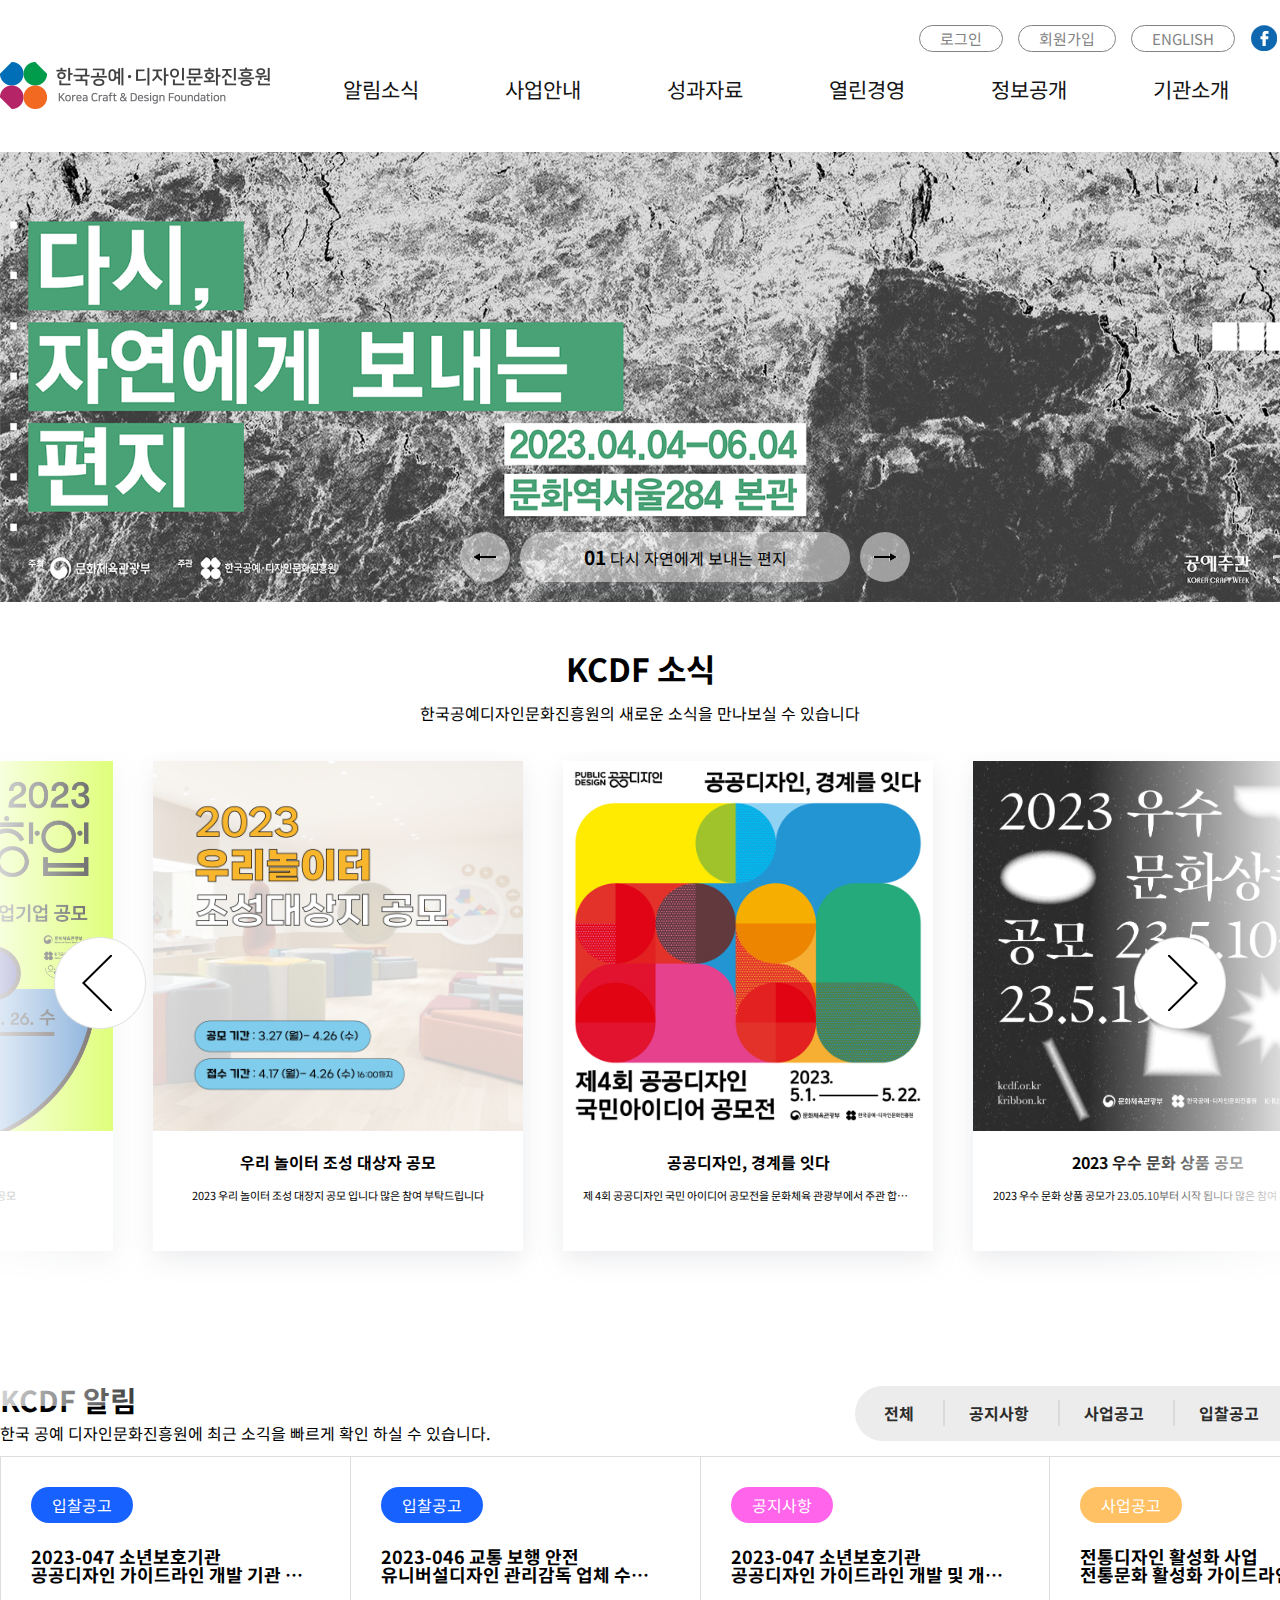
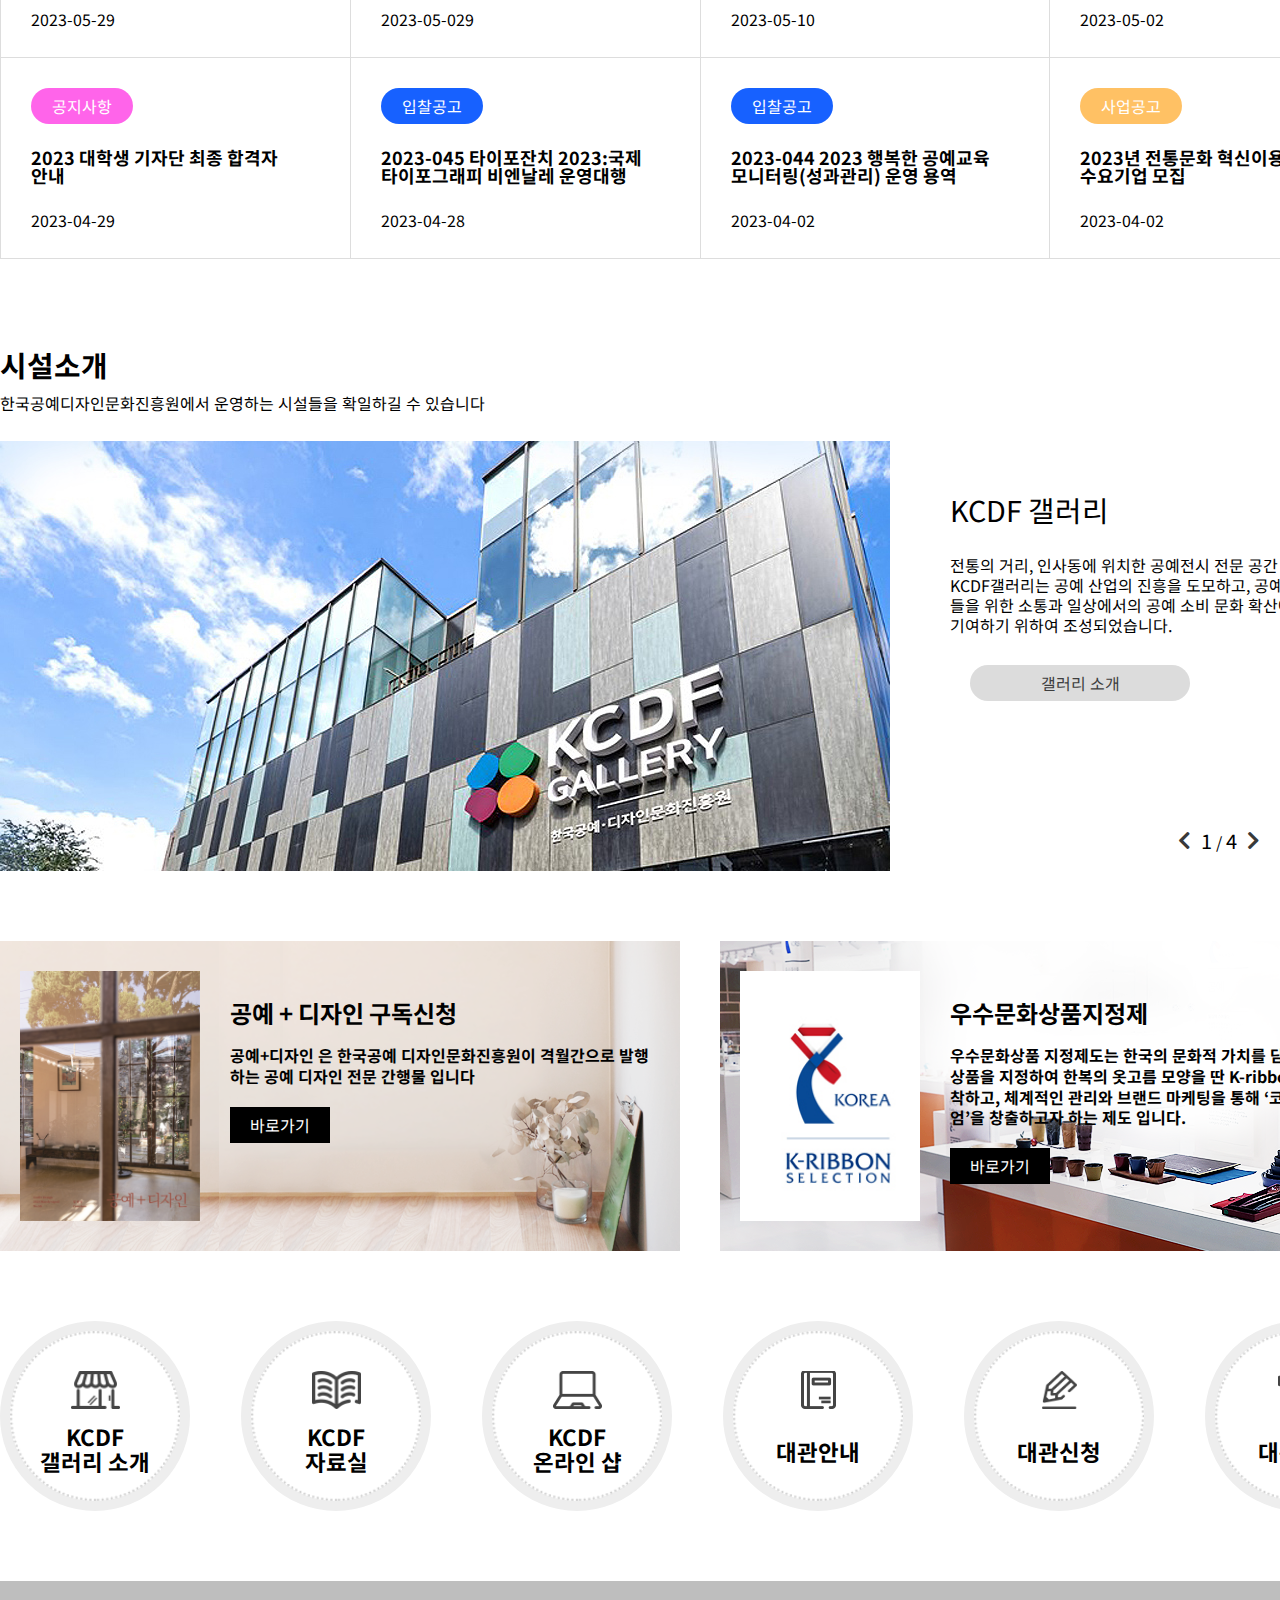
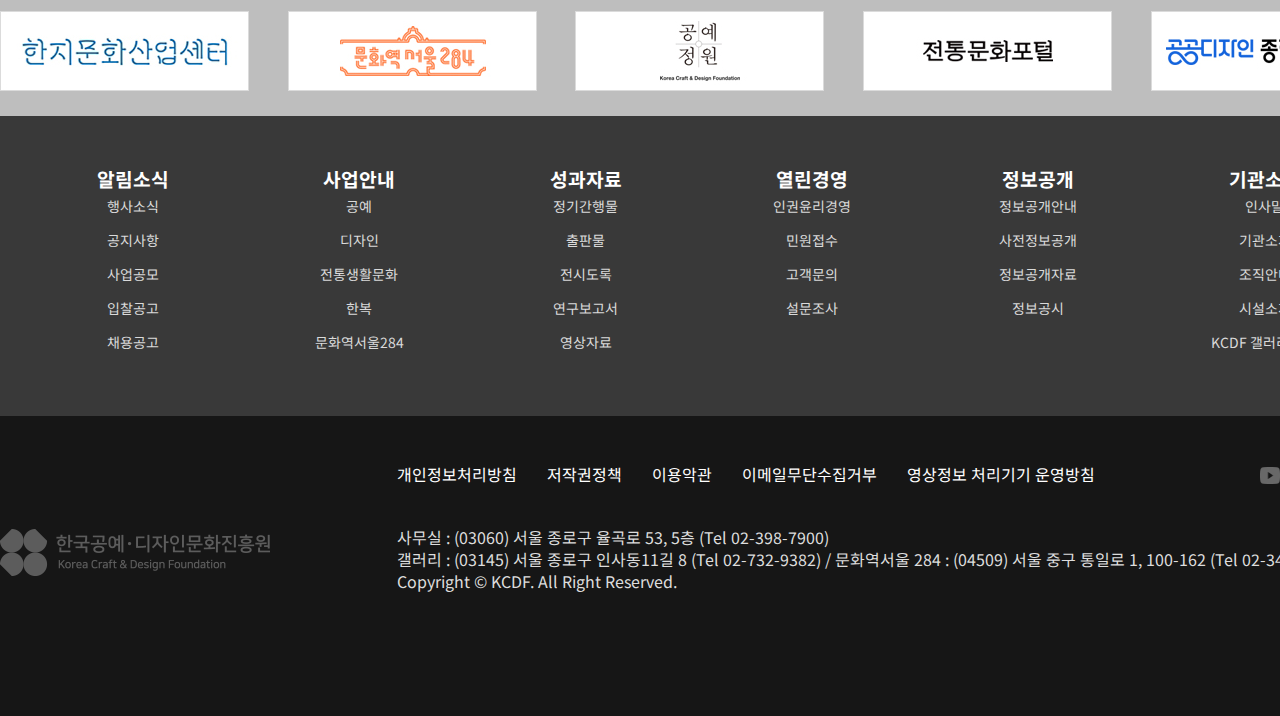
==== commit 4d76312b: "수정" ====
--- a/index.html
+++ b/index.html
@@ -13,11 +13,11 @@
     <script src="./js/jquery-1.12.4.min.js"></script>
    <!--  <script src="https://code.jquery.com/jquery-3.7.0.min.js"></script> -->
     <script src="./js/style.js" defer></script>
-<!--     <script type="text/javascript"
-        src="//dapi.kakao.com/v2/maps/sdk.js?appkey=12f8fe5afbe872482a348806bf669657"></script> -->
     <!-- css -->
     <link rel="stylesheet" href="./css/reset.css">
     <link rel="stylesheet" href="./css/index.css">
+    <link rel="stylesheet" href="https://cdnjs.cloudflare.com/ajax/libs/font-awesome/5.8.2/css/all.min.css">
+    <link rel="stylesheet" href="https://cdnjs.cloudflare.com/ajax/libs/font-awesome/5.8.2/css/all.min.css" >
 </head>
 
 <body>
@@ -67,7 +67,7 @@
                 </div>
                 <div class="head_bot">
                     <div class="logo">
-                        <a href="./realindex.html"><img src="./img/main/logo.png" alt=""></a>
+                        <a href="#"><img src="./img/main/logo.png" alt=""></a>
                     </div>
                     <div class="head_menu">
                         <ul>
@@ -414,10 +414,11 @@
                     <div class="head_search">
                         <ul>
                             <li>
-                                <a href="#"><img src="./img/main/ser_open_btn2.png" alt="검색버튼"></a>
+                                <a href="#"><img src="./img/main/ser_open_btn2.png" alt="검색버튼" class="searh-btn"></a>
                             </li>
                             <li>
-                                <a href=""></a>
+                                <a href="javascript:" class="d-hamBtn"><i class="fas fa-bars"></i></a>
+                                <a href="javascript:" class="d-hamBtn miHamBtm"><i class="fas fa-times"></i></i></a>
                             </li>
                         </ul>
                     </div>
@@ -534,11 +535,11 @@
                     <div class="nav_midbox">
                        <ul class="banner-text-slide-wrap">
                             <li class="text-banner-slide"><p ><span>01</span> 다시 자연에게 보내는 편지</p></li>
-                            <li class="text-banner-slide"><p ><span>02</span> 다시 자연에게 보내는 편지</p></li>
-                            <li class="text-banner-slide"><p ><span>03</span> 다시 자연에게 보내는 편지</p></li>
-                            <li class="text-banner-slide"><p ><span>04</span> 다시 자연에게 보내는 편지</p></li>
-                            <li class="text-banner-slide"><p ><span>05</span> 다시 자연에게 보내는 편지</p></li>
-                            <li class="text-banner-slide"><p ><span>06</span> 다시 자연에게 보내는 편지</p></li>
+                            <li class="text-banner-slide"><p ><span>02</span> 2023 오늘 전통 창업</p></li>
+                            <li class="text-banner-slide"><p ><span>03</span> 우리 놀이터 조성 대상자 공모</p></li>
+                            <li class="text-banner-slide"><p ><span>04</span> 전통 문화 혁신이용권 공급 기업 공모 </p></li>
+                            <li class="text-banner-slide"><p ><span>05</span> 우수 문화 상품 공모</p></li>
+                            <li class="text-banner-slide"><p ><span>06</span> 공공디자인 아이디어 공모전</p></li>
                            
                        </ul>
                     </div>
@@ -574,8 +575,8 @@
                                 <div class="main_slid_box">
                                     <div class="main_img img2"> <span class="ir_pm"> 이미지</span></div>
                                     <div class="main_text">
-                                        <h4>2023 공예정원 입점작가 공모</h4>
-                                        <P>KCDF 갤러리 숍 '공예정원' 입점작가를 모집합니다</P>
+                                        <h4>오늘 전통창업</h4>
+                                        <P>2023 오늘 전통 청년 초기창업 기업 공모</P>
                                     </div>
                                 </div>
                             </a>
@@ -585,8 +586,8 @@
                                 <div class="main_slid_box ">
                                     <div class="main_img img3"> <span class="ir_pm"> 이미지</span></div>
                                     <div class="main_text">
-                                        <h4>함께 모두의 일상</h4>
-                                        <P>문화체육 관광부와 함께하는 모두의 일상이 행복한 대한민국 국가 안전 시스템 개편안</P>
+                                        <h4>우리 놀이터 조성 대상자 공모</h4>
+                                        <P> 2023 우리 놀이터 조성 대장지 공모 입니다 많은 참여 부탁드립니다</P>
                                     </div>
                                 </div>
                             </a>
@@ -596,8 +597,8 @@
                                 <div class="main_slid_box ">
                                     <div class="main_img img4"> <span class="ir_pm"> 이미지</span></div>
                                     <div class="main_text">
-                                        <h4>KCDF선정 주윤정 보이지안는 구조물 한국 공예 디자인 진흥원</h4>
-                                        <P>2023 공예디자인 공모전시 신진작가 부분 선정 KCDF 윈도우 갤러리 (1)층에서 진행 합니다 많은 관람</P>
+                                        <h4>공공디자인, 경계를 잇다</h4>
+                                        <P>제 4회 공공디자인 국민 아이디어 공모전을 문화체육 관광부에서 주관 합니다</P>
                                     </div>
                                 </div>
                             </a>
@@ -607,8 +608,8 @@
                                 <div class="main_slid_box ">
                                     <div class="main_img img5"> <span class="ir_pm"> 이미지</span></div>
                                     <div class="main_text">
-                                        <h4>KCDF선정 주윤정 보이지안는 구조물 한국 공예 디자인 진흥원</h4>
-                                        <P>2023 공예디자인 공모전시 신진작가 부분 선정 KCDF 윈도우 갤러리 (1)층에서 진행 합니다 많은 관람</P>
+                                        <h4>2023 우수 문화 상품 공모</h4>
+                                        <P>2023 우수 문화 상품 공모가 23.05.10부터 시작 됩니다 많은 참여 부탁드립니다 문화 체육 관광부 주관</P>
                                     </div>
                                 </div>
                             </a>
@@ -618,8 +619,8 @@
                                 <div class="main_slid_box">
                                     <div class="main_img img6"> <span class="ir_pm"> 이미지</span></div>
                                     <div class="main_text">
-                                        <h4>KCDF선정 주윤정 보이지안는 구조물 한국 공예 디자인 진흥원</h4>
-                                        <P>2023 공예디자인 공모전시 신진작가 부분 선정 KCDF 윈도우 갤러리 (1)층에서 진행 합니다 많은 관람</P>
+                                        <h4>다시 자연에게 보내는 편지</h4>
+                                        <P>문화역 서울284와 문화 체육 관광부가 주체하는 다시 자연에게 보내는 편지가 2023.04.04-06.04 까지진행 됩니다</P>
                                     </div>
                                 </div>
                             </a>
@@ -629,8 +630,8 @@
                                 <div class="main_slid_box">
                                     <div class="main_img img7"> <span class="ir_pm"> 이미지</span></div>
                                     <div class="main_text">
-                                        <h4>KCDF선정 주윤정 보이지안는 구조물 한국 공예 디자인 진흥원</h4>
-                                        <P>2023 공예디자인 공모전시 신진작가 부분 선정 KCDF 윈도우 갤러리 (1)층에서 진행 합니다 많은 관람</P>
+                                        <h4>초록돌 그 자유로움</h4>
+                                        <P>2023KCDG 공예 디자인 공모전시 선정 작가 이천수 작가님의 전시가 공예관에서 시작 됩니다</P>
                                     </div>
                                 </div>
                             </a>
@@ -640,8 +641,8 @@
                                 <div class="main_slid_box">
                                     <div class="main_img img8"> <span class="ir_pm"> 이미지</span></div>
                                     <div class="main_text">
-                                        <h4>KCDF선정 주윤정 보이지안는 구조물 한국 공예 디자인 진흥원</h4>
-                                        <P>2023 공예디자인 공모전시 신진작가 부분 선정 KCDF 윈도우 갤러리 (1)층에서 진행 합니다 많은 관람</P>
+                                        <h4>갤러리 수시대관 공모</h4>
+                                        <P>KDCF갤러리 수시대관 공모가 시작 됩니다 자세한 내용은 KCDF누리집에서 확인 부탁드립니다</P>
                                     </div>
                                 </div>
                             </a>
@@ -662,8 +663,8 @@
                                 <div class="main_slid_box">
                                     <div class="main_img img10"> <span class="ir_pm"> 이미지</span></div>
                                     <div class="main_text">
-                                        <h4>KCDF선정 주윤정 보이지안는 구조물 한국 공예 디자인 진흥원</h4>
-                                        <P>2023 공예디자인 공모전시 신진작가 부분 선정 KCDF 윈도우 갤러리 (1)층에서 진행 합니다 많은 관람</P>
+                                        <h4>공예와 디자인</h4>
+                                        <P>정기 구독 신청을 통해 원하시는 곳에서 정기 간행물을 받아보세요 </P>
                                     </div>
                                 </div>
                             </a>
@@ -673,8 +674,8 @@
                                 <div class="main_slid_box">
                                     <div class="main_img img11"> <span class="ir_pm"> 이미지</span></div>
                                     <div class="main_text">
-                                        <h4>KCDF선정 주윤정 보이지안는 구조물 한국 공예 디자인 진흥원</h4>
-                                        <P>2023 공예디자인 공모전시 신진작가 부분 선정 KCDF 윈도우 갤러리 (1)층에서 진행 합니다 많은 관람</P>
+                                        <h4>대한민국 공공 디자인 대상</h4>
+                                        <P>문화체육 관광부, 한국공예 디자인 진흥원, 공공디자엔에서 주최하는 공공 디자인 대상 신청 접수가 시작 되었습니다.</P>
                                     </div>
                                 </div>
                             </a>
@@ -684,8 +685,8 @@
                                 <div class="main_slid_box">
                                     <div class="main_img img12"> <span class="ir_pm"> 이미지</span></div>
                                     <div class="main_text">
-                                        <h4>KCDF선정 주윤정 보이지안는 구조물 한국 공예 디자인 진흥원</h4>
-                                        <P>2023 공예디자인 공모전시 신진작가 부분 선정 KCDF 윈도우 갤러리 (1)층에서 진행 합니다 많은 관람</P>
+                                        <h4>shift craft-object</h4>
+                                        <P>도자 공예의 장이 4월 개관 합니다</P>
                                     </div>
                                 </div>
                             </a>
@@ -723,18 +724,18 @@
                                     <a href="#">
                                         <span class="color_b">입찰공고</span>
                                         <h4>2023-047 소년보호기관 <br>
-                                            공공디자인 가이드라인 개발 및 개선점 회의록
-                                        </h4>
-                                        <p>2023-05-02</p>
+                                            공공디자인 가이드라인 개발 기관 공고
+                                        </h4>
+                                        <p>2023-05-29</p>
                                     </a>
                                 </td>
                                 <td>
                                     <a href="#">
                                         <span class="color_b">입찰공고</span>
                                         <h4>2023-046 교통 보행 안전 <br>
-                                            유니버설디자인 가이드라인 개발
-                                        </h4>
-                                        <p>2023-05-02</p>
+                                            유니버설디자인 관리감독 업체 수주 입찰 공고
+                                        </h4>
+                                        <p>2023-05-029</p>
                                     </a>
                                 </td>
 
@@ -744,14 +745,14 @@
                                         <h4>2023-047 소년보호기관 <br>
                                             공공디자인 가이드라인 개발 및 개선점 회의록
                                         </h4>
-                                        <p>2023-05-02</p>
+                                        <p>2023-05-10</p>
                                     </a>
                                 </td>
                                 <td>
                                     <a href="#">
                                         <span class="color_o">사업공고</span>
-                                        <h4>2023-046 교통 보행 안전 <br>
-                                            유니버설디자인 가이드라인 개발
+                                        <h4>전통디자인 활성화 사업  <br>
+                                            전통문화 활성화 가이드라인 개발
                                         </h4>
                                         <p>2023-05-02</p>
                                     </a>
@@ -764,7 +765,7 @@
                                         <h4>2023 대학생 기자단 최종 합격자 <br>
                                             안내
                                         </h4>
-                                        <p>2023-05-02</p>
+                                        <p>2023-04-29</p>
                                     </a>
                                 </td>
                                 <td>
@@ -773,7 +774,7 @@
                                         <h4>2023-045 타이포잔치 2023:국제 <br>
                                             타이포그래피 비엔날레 운영대행
                                         </h4>
-                                        <p>2023-05-02</p>
+                                        <p>2023-04-28</p>
                                     </a>
                                 </td>
                                 <td>
@@ -782,7 +783,7 @@
                                         <h4>2023-044 2023 행복한 공예교육 <br>
                                             모니터링(성과관리) 운영 용역
                                         </h4>
-                                        <p>2023-05-02</p>
+                                        <p>2023-04-02</p>
                                     </a>
                                 </td>
                                 <td>
@@ -791,7 +792,7 @@
                                         <h4>2023년 전통문화 혁신이용권 <br>
                                             수요기업 모집
                                         </h4>
-                                        <p>2023-05-02</p>
+                                        <p>2023-04-02</p>
                                     </a>
                                 </td>
                             </tr>
@@ -815,7 +816,7 @@
                                         <h4>2023 대학생 기자단 최종 합격자 <br>
                                             안내
                                         </h4>
-                                        <p>2023-05-02</p>
+                                        <p>2023-04-29</p>
                                     </a>
                                 </td>
 
@@ -825,7 +826,7 @@
                                         <h4>2023 대학생 기자단 1차 서류전형 <br>
                                             결과
                                         </h4>
-                                        <p>2023-05-02</p>
+                                        <p>2023-04-01</p>
                                     </a>
                                 </td>
                                 <td>
@@ -836,7 +837,7 @@
                                             
 
                                         </h4>
-                                        <p>2023-05-02</p>
+                                        <p>2023-03-28</p>
                                     </a>
                                 </td>
                             </tr>
@@ -848,7 +849,7 @@
                                         <h4>2023년 한복상점 참가사 모집 <br>
                                             공모
                                         </h4>
-                                        <p>2023-05-02</p>
+                                        <p>2023-03-15</p>
 
                                     </a>
                                 </td>
@@ -859,7 +860,8 @@
                                         <h4>권리자를 위한 저작군 침해대응 <br>
                                             메뉴얼 안내
                                         </h4>
-                                        <p>2023-05-02</p>
+                                        <p>2023-03-15</p>
+
                                     </a>
                                 </td>
                                 <td>
@@ -868,7 +870,8 @@
                                         <h4>2023 국민 공예전시관 체험단 <br>
                                             결과 발표
                                         </h4>
-                                        <p>2023-05-02</p>
+                                        <p>2023-03-10</p>
+
                                     </a>
                                 </td>
                                 <td>
@@ -877,7 +880,8 @@
                                         <h4>2023 전통문화 공모전 합격자 <br>
                                             발표
                                         </h4>
-                                        <p>2023-05-02</p>
+                                        <p>2023-03-01</p>
+
                                     </a>
                                 </td>
                             </tr>
@@ -892,7 +896,7 @@
                                         <h4>2023한복마름방 온라인특강 <br>
                                             사업 모집 공고
                                         </h4>
-                                        <p>2023-05-02</p>
+                                        <p>2023-05-22</p>
                                     </a>
                                 </td>
                                 <td>
@@ -911,7 +915,7 @@
                                         <h4>2023년 한공예트랜드페어 참가사 모집 <br>
                                             (전관) 공모
                                         </h4>
-                                        <p>2023-05-02</p>
+                                        <p>2023-05-12</p>
                                     </a>
                                 </td>
                                 <td>
@@ -921,7 +925,7 @@
                                             2차 교육 기관 모집 공고
 
                                         </h4>
-                                        <p>2023-05-02</p>
+                                        <p>2023-05-12</p>
                                     </a>
                                 </td>
                             </tr>
@@ -933,7 +937,7 @@
                                         <h4>2023년 한복상점 참가사 모집 <br>
                                             공모
                                         </h4>
-                                        <p>2023-05-02</p>
+                                        <p>2023-04-29</p>
 
                                     </a>
                                 </td>
@@ -944,7 +948,7 @@
                                         <h4>2023-045 타이포잔치 2023:국제 <br>
                                             타이포그래피 비엔날레 운영대행
                                         </h4>
-                                        <p>2023-05-02</p>
+                                        <p>2023-04-19</p>
                                     </a>
                                 </td>
                                 <td>
@@ -953,7 +957,7 @@
                                         <h4>2023-044 2023 행복한 공예교육 <br>
                                             모니터링(성과관리) 운영 용역
                                         </h4>
-                                        <p>2023-05-02</p>
+                                        <p>2023-03-21</p>
                                     </a>
                                 </td>
                                 <td>
@@ -962,7 +966,7 @@
                                         <h4>2023년 전통문화 혁신이용권 <br>
                                             수요기업 모집
                                         </h4>
-                                        <p>2023-05-02</p>
+                                        <p>2023-03-21</p>
                                     </a>
                                 </td>
                             </tr>
@@ -1149,7 +1153,13 @@
 
                         </div>
                         <div class="tourwrap">
-                            <div class="tour">
+                            <div class="tour-contr-box">
+                                <div><a href="javascript:"><i class="fas fa-chevron-left"></i></a></div>
+                                <div><p><span class="page-n c-pnv"></span> / <span class="page-n">4</span></p></div>
+                                <div><a href="javascript:"><i class="fas fa-chevron-right"></i></a></div>
+
+                            </div>
+                            <div class="tour show" id="tour">
                                 <div class="t_box1 t_box"></div>
                                 <div class="tour_textbox">
                                     <span>KCDF 갤러리</span>
@@ -1160,7 +1170,7 @@
                                 </div>
 
                             </div>
-                            <div class="tour">
+                            <div class="tour" id="tour" >
                                 <div class="t_box2 t_box"></div>
                                 <div class="tour_textbox">
                                     <span>문화역서울284</span>
@@ -1172,7 +1182,7 @@
                                 </div>
 
                             </div>
-                            <div class="tour">
+                            <div class="tour" id="tour">
                                 <div class="t_box3 t_box"></div>
                                 <div class="tour_textbox">
                                     <span>한지문화산업센터</span>
@@ -1184,7 +1194,7 @@
                                 </div>
 
                             </div>
-                            <div class="tour">
+                            <div class="tour" id="tour">
                                 <div class="t_box4 t_box"></div>
                                 <div class="tour_textbox">
                                     <span>한복마름방</span>
--- a/css/index.css
+++ b/css/index.css
@@ -51,7 +51,11 @@
 .head_bot .head_menu ul li .h_ddmenu .rightbox >ul>li>ul>li>a{font-size: 16px; text-align: left; display: block; position: relative; line-height: 1.2; }
 .head_bot .head_menu ul li .h_ddmenu .rightbox >ul>li>ul>li>a:hover{ color:rgb(0, 143, 209) ; transition: .3s; }
 .head_bot .head_menu ul li .h_ddmenu .rightbox >ul>li>ul>li>a::before{content: "  \00B7"; position: absolute;top: 0;left: 0;}
-.head_bot .head_search{width: 110px;height: 75px;  float: left; line-height: 75px;}
+.head_bot .head_search{width: 110px;height: 75px;  float: left; margin-top: 25px;}
+.head_bot .head_search ul{display: flex; justify-content: space-between; height: 75px;}
+.head_bot .head_search ul i{font-size:  25px; color: #000000;  } 
+.miHamBtm {display: none;}
+.searh-btn{margin-left: 40px;}
 /* 햄버거메뉴 */
 .head_bot .header_hamburger_menu{display: none;} 
 /* 햄버거 메뉴 안만들어서 디스플레이 논 시켜놓음 만든 후 오버 하면 디스플레이 블럭으로 바꾸기 */
@@ -90,22 +94,22 @@
 
 /* 소식 */
 
-main .main_news{  width: 100%; height: inherit; ;margin-bottom: 20px; text-align: center;  clear: both;}
+main .main_news{ margin-top: 50px; width: 100%; height: inherit; ;margin-bottom: 30px; text-align: center;  clear: both;}
 .slide_menu{position: relative;width: 100% ;margin: 0 auto;}
 main .poster_slide{   height: 555px; margin: 0 auto; overflow: hidden;}
 main .poster_slide>.pre_btn{background: url(../img/main/news_left.png) no-repeat; position: absolute; display: block; width: 92px; height: 92px;top: calc(100% - 50% - 42px); background-size: 100% ; border: none;  left: 4.2%;   cursor: pointer; z-index: 9999;} 
 main .poster_slide>.next_btn{z-index: 9999; background: url(../img/main/news_right.png) no-repeat; position: absolute; display: block; width: 92px; height: 92px;top: calc(100% - 50% - 42px); background-size: 100% ; border: none;     cursor: pointer; right: 4.2%;}
-.poster_slide::before{content: "";width: 150px; height: 100%; position: absolute;left: 0; 
+.poster_slide::before{content: "";width: 15%; height: 100%; position: absolute;left: 0; 
     background: rgb(2,0,36);
     background: linear-gradient(90deg,  rgba(255, 255, 255, 0.833) 0%, rgba(255,255,255,0) 100%);display: block;z-index: 999;}
-.slide_menu::after{content: "";width: 150px; height: 100%; position: absolute;right: 0;  top: 0;
+.slide_menu::after{content: "";width: 15%; height: 100%; position: absolute;right: 0;  top: 0;
 background: rgb(2,0,36);
 background: linear-gradient(90deg, rgba(2,0,36,1) 0%, rgba(255,255,255,0) 0%, rgba(255, 255, 255, 0.833) 100%);display: block;z-index: 99;}
 .poster_slide ul{width: calc(412px * 12); display: flex;}
 .poster_slide ul li{ transform: translateX(-275px);  width: inherit;}
 .poster_slide ul li a{display: block;}
-.poster_slide ul >li> a >.main_slid_box{width: 370px; height: 490px; border: 1px solid rgb(185, 185, 185); float: left; margin: 0 20px; margin-bottom: 10px;}
-.poster_slide ul li a .main_slid_box .main_img{ width: 100%; height: 75.5%; border-bottom: 1PX solid rgb(185, 185, 185);}
+.poster_slide ul >li> a >.main_slid_box{width: 370px; height: 490px;box-shadow: rgba(149, 157, 165, 0.2) 0px 8px 24px;; float: left; margin: 0 20px; margin-bottom: 10px; margin-top: 10px;}
+.poster_slide ul li a .main_slid_box .main_img{ width: 100%; height: 75.5%; }
 .poster_slide ul li a .main_slid_box .img1{background: url(../img/main/kcdf_01.jpg) no-repeat ;  background-size:cover }
 .poster_slide ul li a .main_slid_box .img2{background: url(../img/main/kcdf_02.jpg) no-repeat ; background-size: cover}
 .poster_slide ul li a .main_slid_box .img3{background: url(../img/main/kcdf_03.jpg) no-repeat ; background-size: cover}
@@ -118,8 +122,8 @@
 .poster_slide ul li a .main_slid_box .img10{background: url(../img/main/kcdf_10.jpg) no-repeat ; background-size:cover }
 .poster_slide ul li a .main_slid_box .img11{background: url(../img/main/kcdf_11.jpg) no-repeat ; background-size:cover }
 .poster_slide ul li a .main_slid_box .img12{background: url(../img/main/kcdf_12.png) no-repeat ; background-size:cover }
-.poster_slide ul li a .main_slid_box .main_text{ margin-top: 0px; display: block; padding: 10px; }
-.poster_slide ul li a .main_slid_box .main_text h4{ margin-top: 10px; margin-bottom: 10px;}
+.poster_slide ul li a .main_slid_box .main_text{ margin-top: 0px; display: block; padding: 10px 20px; }
+.poster_slide ul li a .main_slid_box .main_text h4{ margin-top: 13px; margin-bottom: 20px;}
 .poster_slide ul li a .main_slid_box .main_text p{ font-size: 11px; margin-top: 5px; white-space: nowrap; overflow: hidden;
     text-overflow: ellipsis;}
 .footer_wrapper{display: none;}
@@ -162,10 +166,10 @@
 /* 시설소개 */
 .kcdf_tour{width: 100%; height: inherit; margin-top: 70px;}
 .kcdf_tour .tour_title{}
-.kcdf_tour .tour_title h1{font-weight: bold; font-size: 1.8em; margin-bottom: 15px; display: inline-block; }
+.kcdf_tour .tour_title h2{font-weight: bold; font-size: 1.8em; margin-bottom: 15px; display: inline-block; }
 .kcdf_tour .tour_title p{ margin-bottom: 30px;}
 .tourwrap{width: 100%; height: 430px; position: relative;}
-.kcdf_tour .tour{width: 100%; height: 430px;  position: absolute;}
+.kcdf_tour .tour{width: 100%; height: 430px;  position: absolute;opacity: 0; transition: .7s;}
 .kcdf_tour .tour .t_box1 {width: 890px; height: 430px; background: url(../img/main/kcdf_gallery01.jpg) no-repeat  100% 100%; float: left; }
 .kcdf_tour .tour .t_box2 {width: 890px; height: 430px; background: url(../img/main/kcdf_gallery02.jpg) no-repeat  100% 100%; float: left; }
 .kcdf_tour .tour .t_box3 {width: 890px; height: 430px; background: url(../img/main/kcdf_gallery03.jpg) no-repeat  100% 100%; float: left; }
@@ -175,6 +179,15 @@
 .kcdf_tour .tour .tour_textbox >p { width: 360px; line-height: 20px;}
 .kcdf_tour .tour .tour_textbox > a{margin-top: 30px;display: inline-block; padding: 10px 10px; border-radius: 30px; margin-left: 20px; background: rgb(47, 47, 47); color: white; text-decoration: none;  width: 200px; text-align: center;}
 .kcdf_tour .tour .tour_textbox > a:last-child{background: gainsboro; color: rgb(62, 62, 62);}
+.tour-contr-box{ position: absolute; bottom: 20px; right: 10%; ; z-index: 999;display: flex;}
+.tour-contr-box i{font-size:    20px; color: #393939; line-height: 20px; }
+.tour-contr-box span{font-size: 20px; line-height: 20px; }
+.fa-chevron-right{margin-left:  10px;}
+.fa-chevron-left{margin-right:  10px ;}
+.kcdf_tour .tour.show{opacity: 1; transition: .7s;}
+
+
+
 /* 이미지 박스 2개 정렬 부분 */
 .box2a { margin-top: 60px; overflow: hidden;height: 320px; width: 100%;box-sizing: border-box;}
 .box2a .article_lbox{width: 680px; height: 320px; background: url(../img/main/sisul_l.png)no-repeat 100% 100% ;float: left; margin-top: 0; }
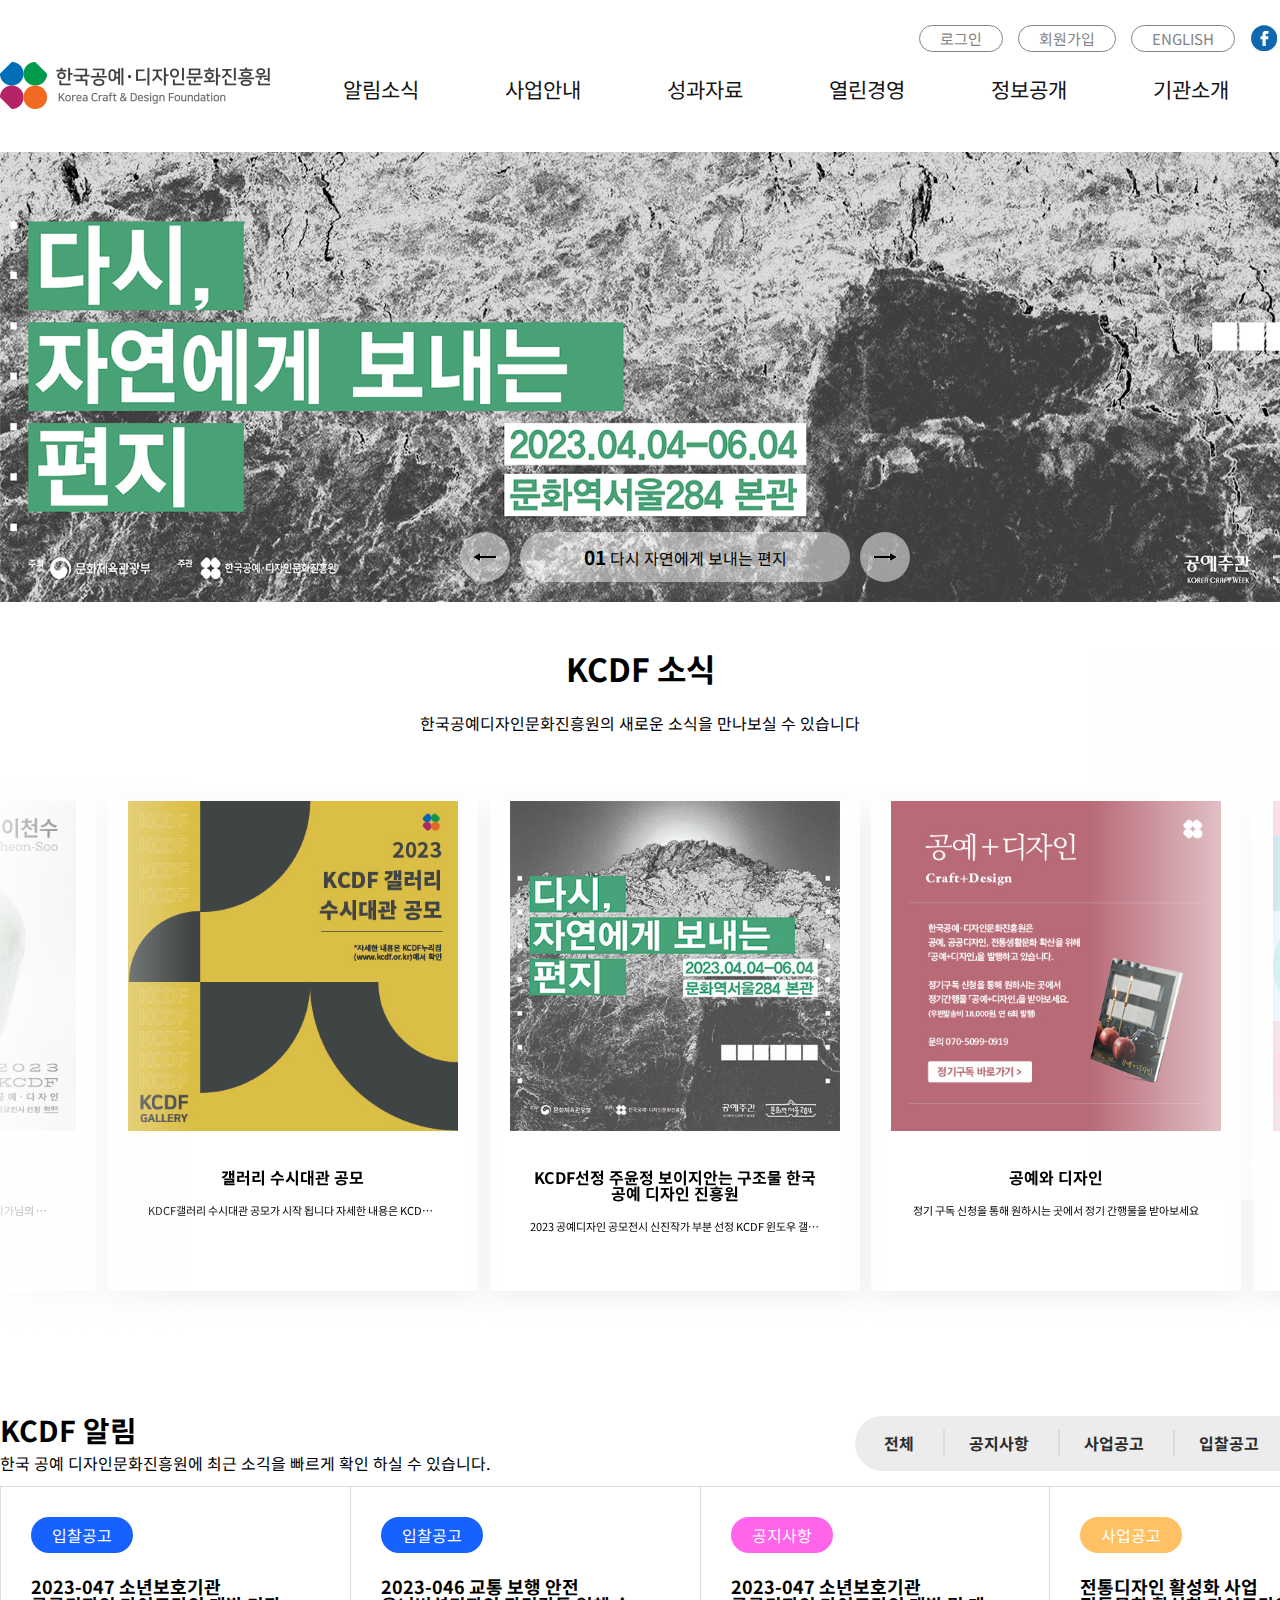
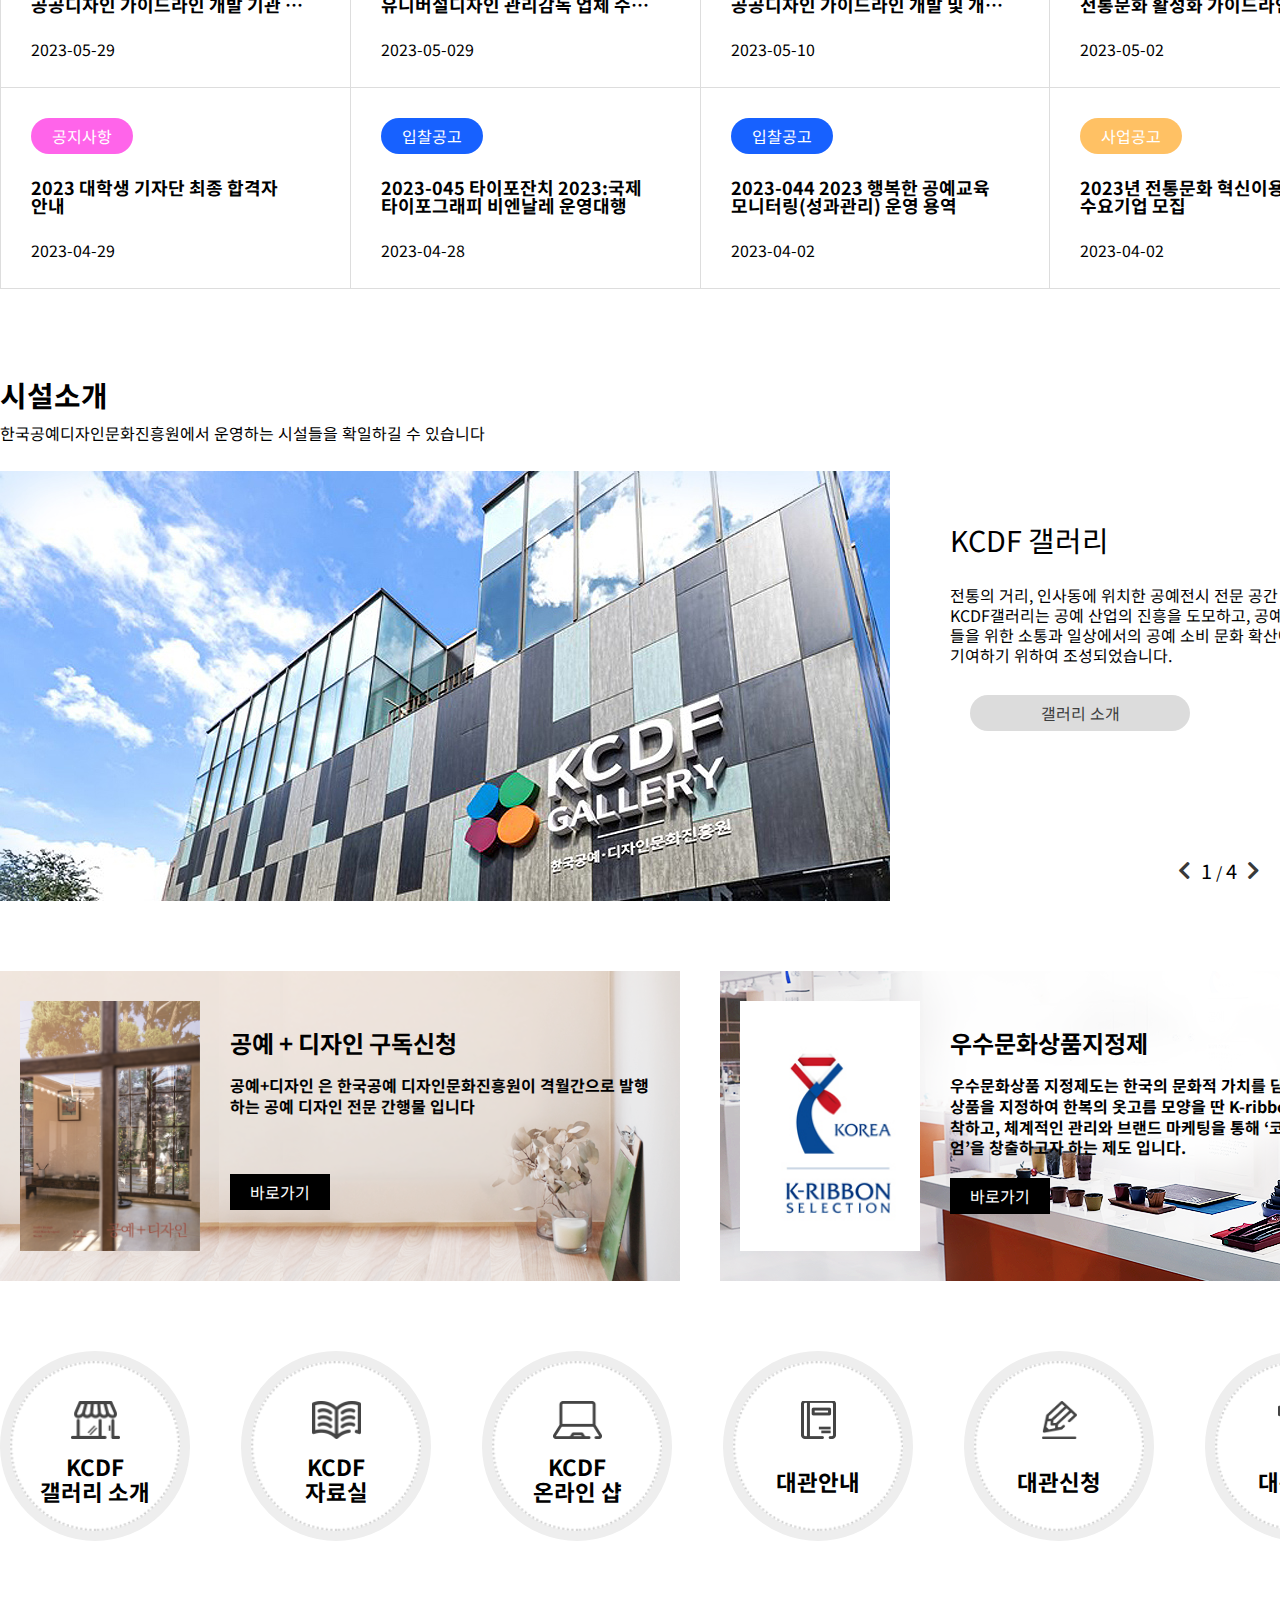
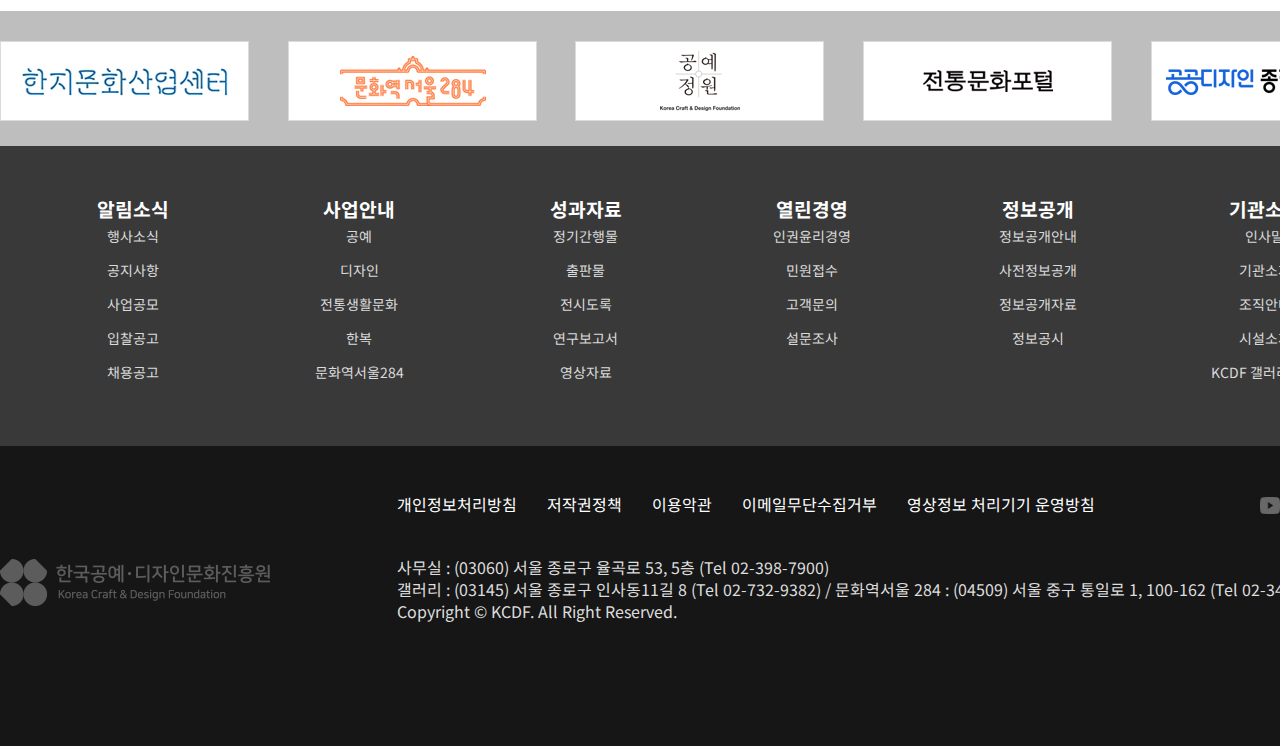
==== commit 8f0bd56b: "수정본" ====
--- a/index.html
+++ b/index.html
@@ -11,11 +11,12 @@
 
     <!-- 스크립트 -->
     <script src="./js/jquery-1.12.4.min.js"></script>
-   <!--  <script src="https://code.jquery.com/jquery-3.7.0.min.js"></script> -->
+    <script src="./js/OwlCarousel2-2.3.4/OwlCarousel2-2.3.4/dist/owl.carousel.js"></script>
     <script src="./js/style.js" defer></script>
     <!-- css -->
     <link rel="stylesheet" href="./css/reset.css">
     <link rel="stylesheet" href="./css/index.css">
+    <link rel="stylesheet" href="./js/OwlCarousel2-2.3.4/OwlCarousel2-2.3.4/dist/assets/owl.carousel.css">
     <link rel="stylesheet" href="https://cdnjs.cloudflare.com/ajax/libs/font-awesome/5.8.2/css/all.min.css">
     <link rel="stylesheet" href="https://cdnjs.cloudflare.com/ajax/libs/font-awesome/5.8.2/css/all.min.css" >
 </head>
@@ -556,9 +557,8 @@
                     <p>한국공예디자인문화진흥원의 새로운 소식을 만나보실 수 있습니다</p>
                 </div>
                 <div class="poster_slide">
-                    <button class="pre_btn"></button>
-                    <button class="next_btn"></button>
-                    <ul id="slick-slider2" class="main-slide">
+               
+                    <ul id="owl-banner" class="main-slide owl-carousel">
                         <li>
                             <a>
                                 <div class="main_slid_box">
@@ -1215,7 +1215,7 @@
                             <div class="article_text01">
                                 <span>공예 + 디자인 구독신청</span>
                                 <p>공예+디자인 은 한국공예 디자인문화진흥원이 격월간으로 발행하는 공예 디자인 전문 간행물 입니다</p>
-                                <a href="#">바로가기</a>
+                                <a href="#" class="f-box">바로가기</a>
                             </div>
 
 
--- a/css/index.css
+++ b/css/index.css
@@ -36,9 +36,9 @@
 .head_bot .head_menu{ box-sizing: border-box; width: 990px; height: 75px;float: left; }
 .head_bot .head_menu ul li{ float: left;  box-sizing: border-box; float: left;  text-align: center; margin-top: 27px;}
 .head_bot .head_menu ul li a{text-decoration: none; color: #141414; font-size: 21px;  padding: 22px 43px 23px;}
-.head_bot .head_menu ul li .h_ddmenu100{ position: absolute; top:127px; left: 0; z-index: 999; display: none; width: 100%; height: 700px; margin-top: 0; background: rgb(0,143,209);
+.head_bot .head_menu ul li .h_ddmenu100{ position: absolute; top:127px; left: 0; z-index: 999; display: none; width: 100%; height: 500px; margin-top: 0; background: rgb(0,143,209);
 background: linear-gradient(90deg, rgba(0,143,209,1) 46%, rgba(255,255,255,1) 47%);  }
-.head_bot .head_menu ul li .h_ddmenu100 .h_ddmenu{ box-sizing: border-box; width: 1400px; height: 700px;  margin-top: 0;margin: 0 auto;}
+.head_bot .head_menu ul li .h_ddmenu100 .h_ddmenu{ box-sizing: border-box; width: 1400px; height: 500px;  margin-top: 0;margin: 0 auto;}
 .head_bot .head_menu ul li:hover  .h_ddmenu100{display: block; height: inherit;}
 .head_bot .head_menu ul li .h_ddmenu .leftbox{width: 300px ; background: rgb(0, 143, 209); box-sizing: border-box; height: inherit; float: left;padding-left: 50px;padding-top: 50px;}
 .head_bot .head_menu ul li .h_ddmenu .leftbox span{ font-size:2em; color: white;}
@@ -95,39 +95,41 @@
 /* 소식 */
 
 main .main_news{ margin-top: 50px; width: 100%; height: inherit; ;margin-bottom: 30px; text-align: center;  clear: both;}
+main .main_news P{margin-bottom: 50px; padding-top: 10px;} 
 .slide_menu{position: relative;width: 100% ;margin: 0 auto;}
 main .poster_slide{   height: 555px; margin: 0 auto; overflow: hidden;}
-main .poster_slide>.pre_btn{background: url(../img/main/news_left.png) no-repeat; position: absolute; display: block; width: 92px; height: 92px;top: calc(100% - 50% - 42px); background-size: 100% ; border: none;  left: 4.2%;   cursor: pointer; z-index: 9999;} 
-main .poster_slide>.next_btn{z-index: 9999; background: url(../img/main/news_right.png) no-repeat; position: absolute; display: block; width: 92px; height: 92px;top: calc(100% - 50% - 42px); background-size: 100% ; border: none;     cursor: pointer; right: 4.2%;}
-.poster_slide::before{content: "";width: 15%; height: 100%; position: absolute;left: 0; 
+.poster_slide::before{content: "";width: 15%; height: 80%; position: absolute;left: 0; 
     background: rgb(2,0,36);
     background: linear-gradient(90deg,  rgba(255, 255, 255, 0.833) 0%, rgba(255,255,255,0) 100%);display: block;z-index: 999;}
-.slide_menu::after{content: "";width: 15%; height: 100%; position: absolute;right: 0;  top: 0;
+.slide_menu::after{content: "";width: 15%; height: 80%; position: absolute;right: 0;  top: 0;
 background: rgb(2,0,36);
 background: linear-gradient(90deg, rgba(2,0,36,1) 0%, rgba(255,255,255,0) 0%, rgba(255, 255, 255, 0.833) 100%);display: block;z-index: 99;}
-.poster_slide ul{width: calc(412px * 12); display: flex;}
-.poster_slide ul li{ transform: translateX(-275px);  width: inherit;}
+.poster_slide ul{width: calc(412px * 12); display: flex;  height: 520px;}
+.poster_slide ul li{  transform: translateX(-275px); height: 490px; width: 370px;box-shadow: rgba(149, 157, 165, 0.15) 0px 8px 24px;}
 .poster_slide ul li a{display: block;}
 .poster_slide ul >li> a >.main_slid_box{width: 370px; height: 490px;box-shadow: rgba(149, 157, 165, 0.2) 0px 8px 24px;; float: left; margin: 0 20px; margin-bottom: 10px; margin-top: 10px;}
-.poster_slide ul li a .main_slid_box .main_img{ width: 100%; height: 75.5%; }
-.poster_slide ul li a .main_slid_box .img1{background: url(../img/main/kcdf_01.jpg) no-repeat ;  background-size:cover }
-.poster_slide ul li a .main_slid_box .img2{background: url(../img/main/kcdf_02.jpg) no-repeat ; background-size: cover}
-.poster_slide ul li a .main_slid_box .img3{background: url(../img/main/kcdf_03.jpg) no-repeat ; background-size: cover}
-.poster_slide ul li a .main_slid_box .img4{background: url(../img/main/kcdf_04.jpg) no-repeat ; background-size: cover}
-.poster_slide ul li a .main_slid_box .img5{background: url(../img/main/kcdf_05.jpg) no-repeat ; background-size: cover}
-.poster_slide ul li a .main_slid_box .img6{background: url(../img/main/kcdf_06.jpg) no-repeat ; background-size: cover}
-.poster_slide ul li a .main_slid_box .img7{background: url(../img/main/kcdf_07.jpg) no-repeat ; background-size: cover}
-.poster_slide ul li a .main_slid_box .img8{background: url(../img/main/kcdf_08.jpg) no-repeat ; background-size: cover}
-.poster_slide ul li a .main_slid_box .img9{background: url(../img/main/kcdf_09.jpg) no-repeat ; background-size: cover}
-.poster_slide ul li a .main_slid_box .img10{background: url(../img/main/kcdf_10.jpg) no-repeat ; background-size:cover }
-.poster_slide ul li a .main_slid_box .img11{background: url(../img/main/kcdf_11.jpg) no-repeat ; background-size:cover }
-.poster_slide ul li a .main_slid_box .img12{background: url(../img/main/kcdf_12.png) no-repeat ; background-size:cover }
+.poster_slide ul li a .main_slid_box .main_img{ width: 330px; height:350px; }
+.poster_slide ul li a .main_slid_box .img1{background: url(../img/main/kcdf_01.jpg) no-repeat ;  background-size:contain }
+.poster_slide ul li a .main_slid_box .img2{background: url(../img/main/kcdf_02.jpg) no-repeat ; background-size: contain}
+.poster_slide ul li a .main_slid_box .img3{background: url(../img/main/kcdf_03.jpg) no-repeat ; background-size: contain}
+.poster_slide ul li a .main_slid_box .img4{background: url(../img/main/kcdf_04.jpg) no-repeat ; background-size: contain}
+.poster_slide ul li a .main_slid_box .img5{background: url(../img/main/kcdf_05.jpg) no-repeat ; background-size: contain}
+.poster_slide ul li a .main_slid_box .img6{background: url(../img/main/kcdf_06.jpg) no-repeat ; background-size: contain}
+.poster_slide ul li a .main_slid_box .img7{background: url(../img/main/kcdf_07.jpg) no-repeat ; background-size: contain}
+.poster_slide ul li a .main_slid_box .img8{background: url(../img/main/kcdf_08.jpg) no-repeat ; background-size: contain}
+.poster_slide ul li a .main_slid_box .img9{background: url(../img/main/kcdf_09.jpg) no-repeat ; background-size: contain}
+.poster_slide ul li a .main_slid_box .img10{background: url(../img/main/kcdf_10.jpg) no-repeat ; background-size:contain }
+.poster_slide ul li a .main_slid_box .img11{background: url(../img/main/kcdf_11.jpg) no-repeat ; background-size:contain }
+.poster_slide ul li a .main_slid_box .img12{background: url(../img/main/kcdf_12.png) no-repeat ; background-size:contain }
 .poster_slide ul li a .main_slid_box .main_text{ margin-top: 0px; display: block; padding: 10px 20px; }
-.poster_slide ul li a .main_slid_box .main_text h4{ margin-top: 13px; margin-bottom: 20px;}
+.poster_slide ul li a .main_slid_box .main_text h4{ margin-top: 8px; margin-bottom: 20px;}
 .poster_slide ul li a .main_slid_box .main_text p{ font-size: 11px; margin-top: 5px; white-space: nowrap; overflow: hidden;
     text-overflow: ellipsis;}
 .footer_wrapper{display: none;}
 .section_wrap{clear: both;}
+.main_slid_box{margin: 0 20px;}
+.owl-carousel .owl-stage-outer{height: 520px; padding-top: 20px;}
+
 
 
 /* 섹션 */
@@ -211,6 +213,7 @@
 section .article_list> div >ul >li:hover >a >span{color:  rgb(87, 165, 255); transition: .2s;}
 section .article_list> div >ul >li >a >.icon_text{ margin-top: 30px; }
 section .article_list> div >ul >li:last-child {margin-right: 0;}
+.box2a .a_ibox>div > .f-box{margin-top: 57px;}
 /* 푸터 */
 /* 푸터 탑 */
 .footer_top{   width: 100%; height: 135px; background: rgb(190, 190, 190); margin-top: 70px;}
